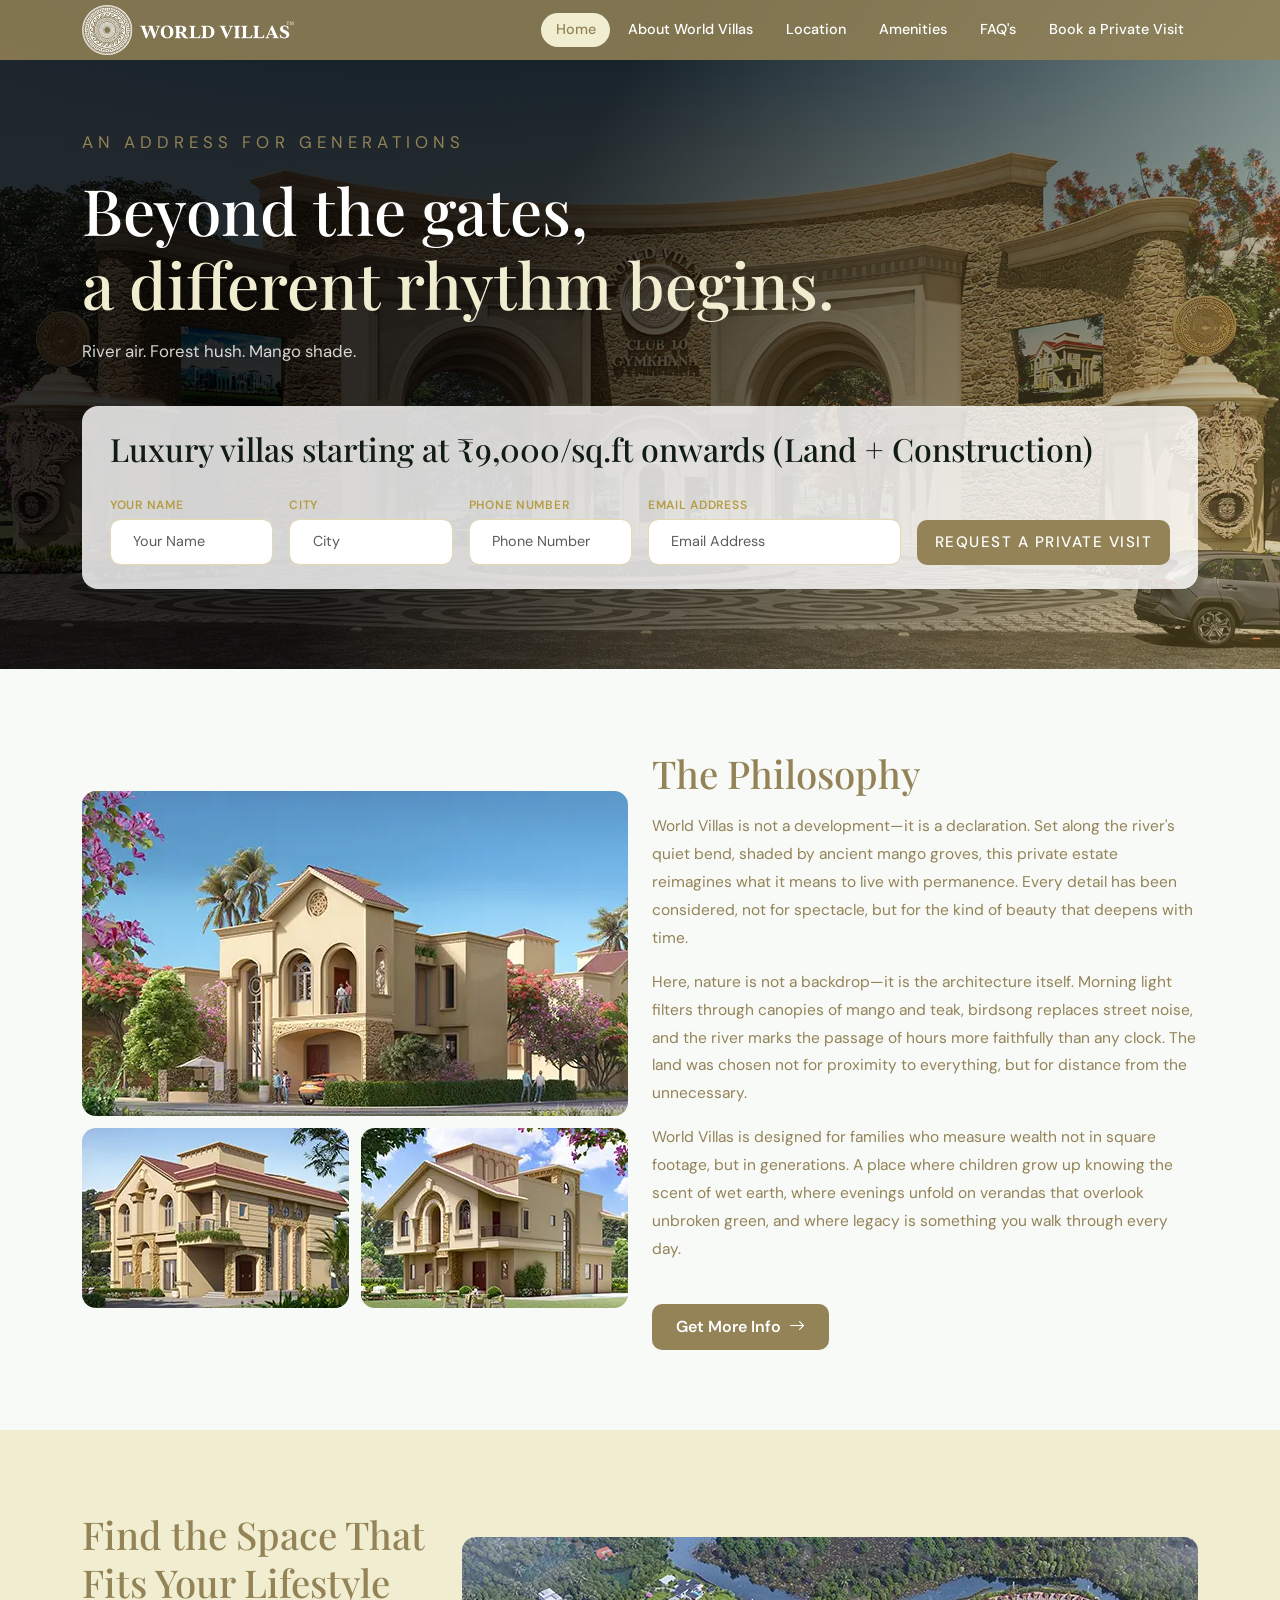
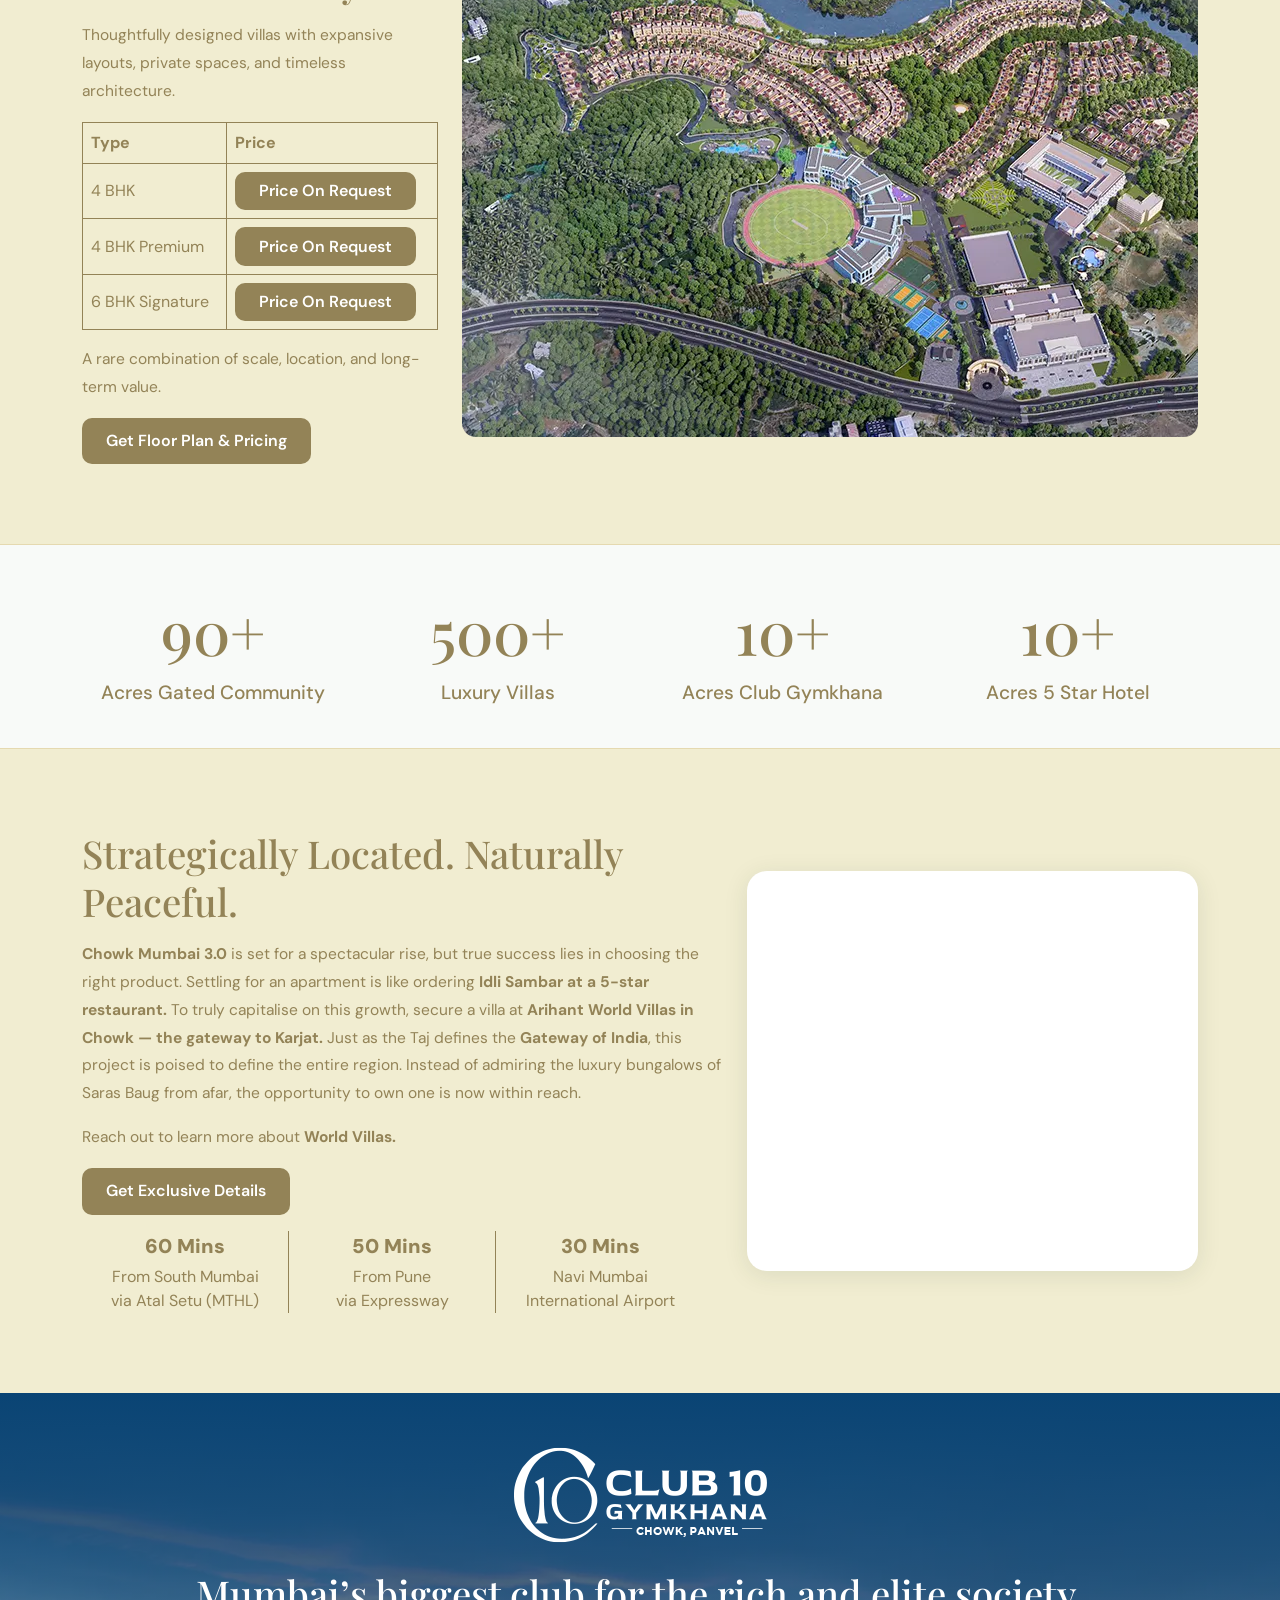
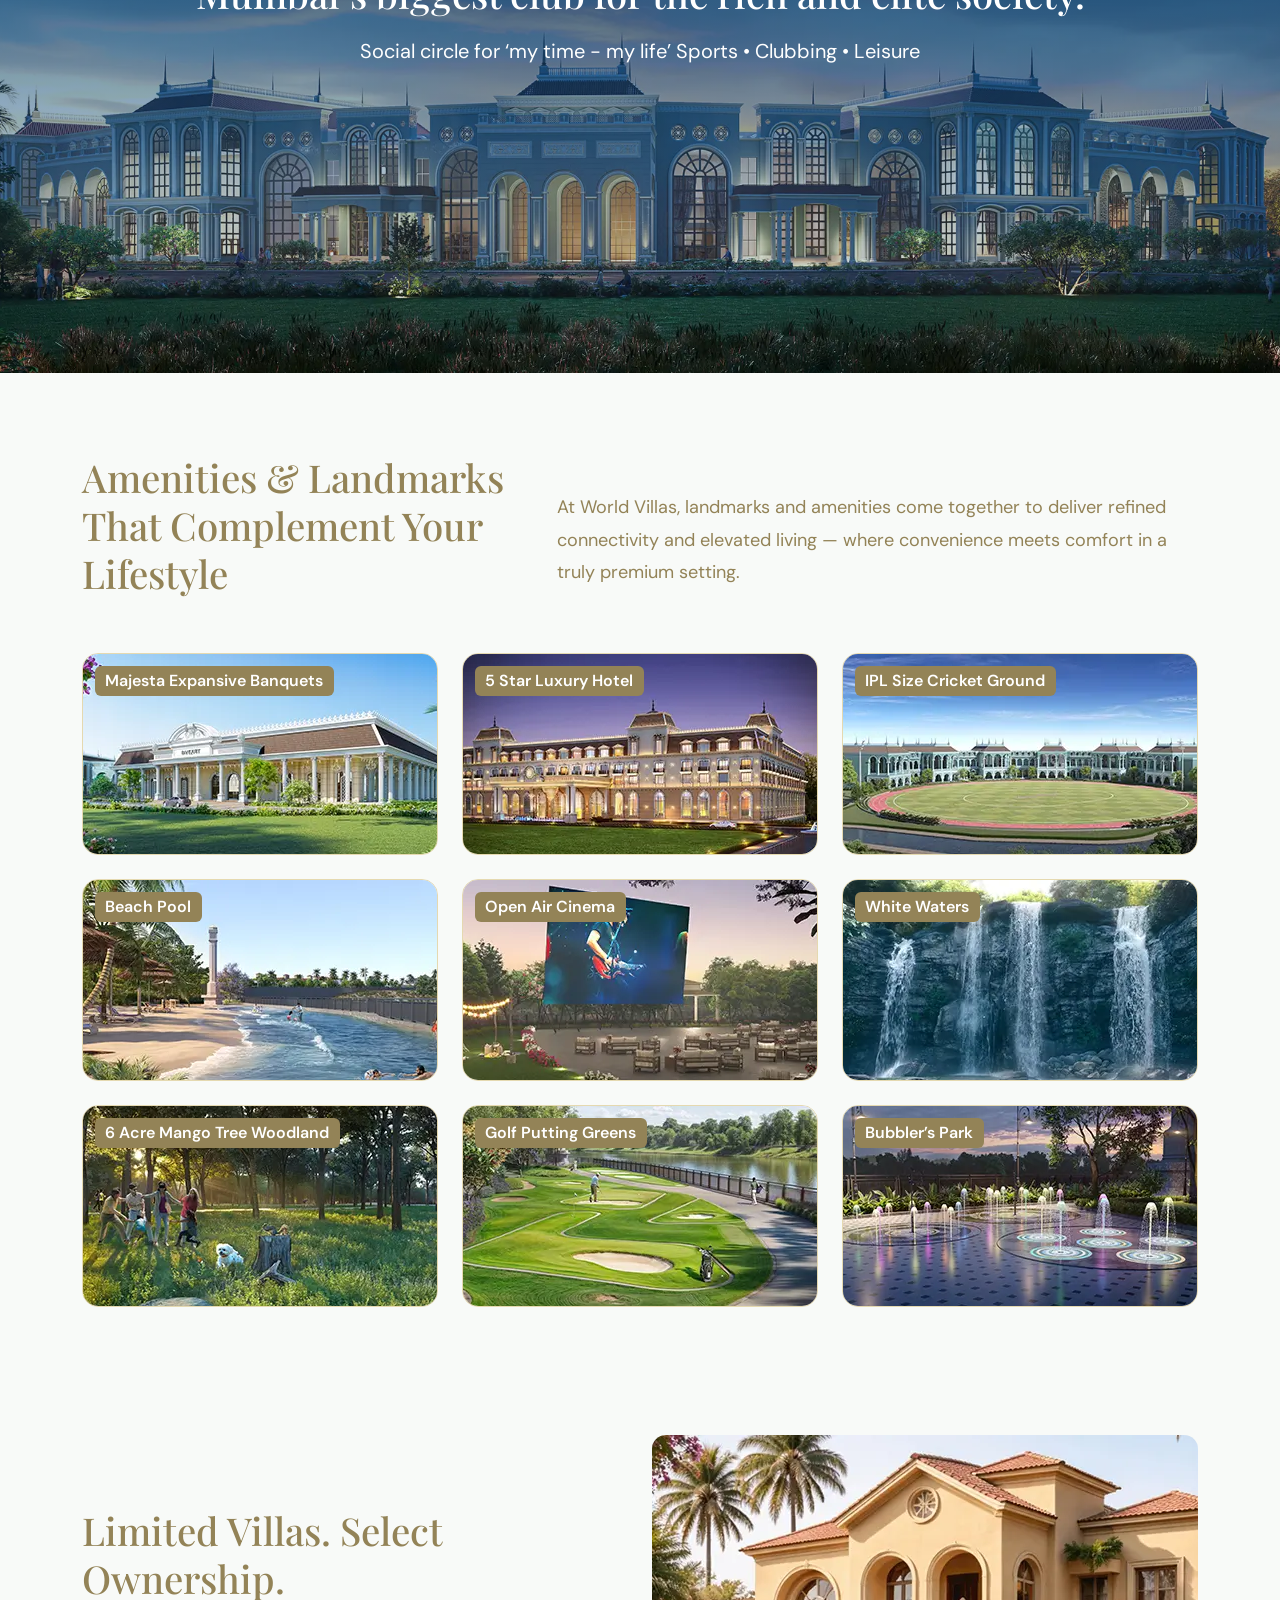
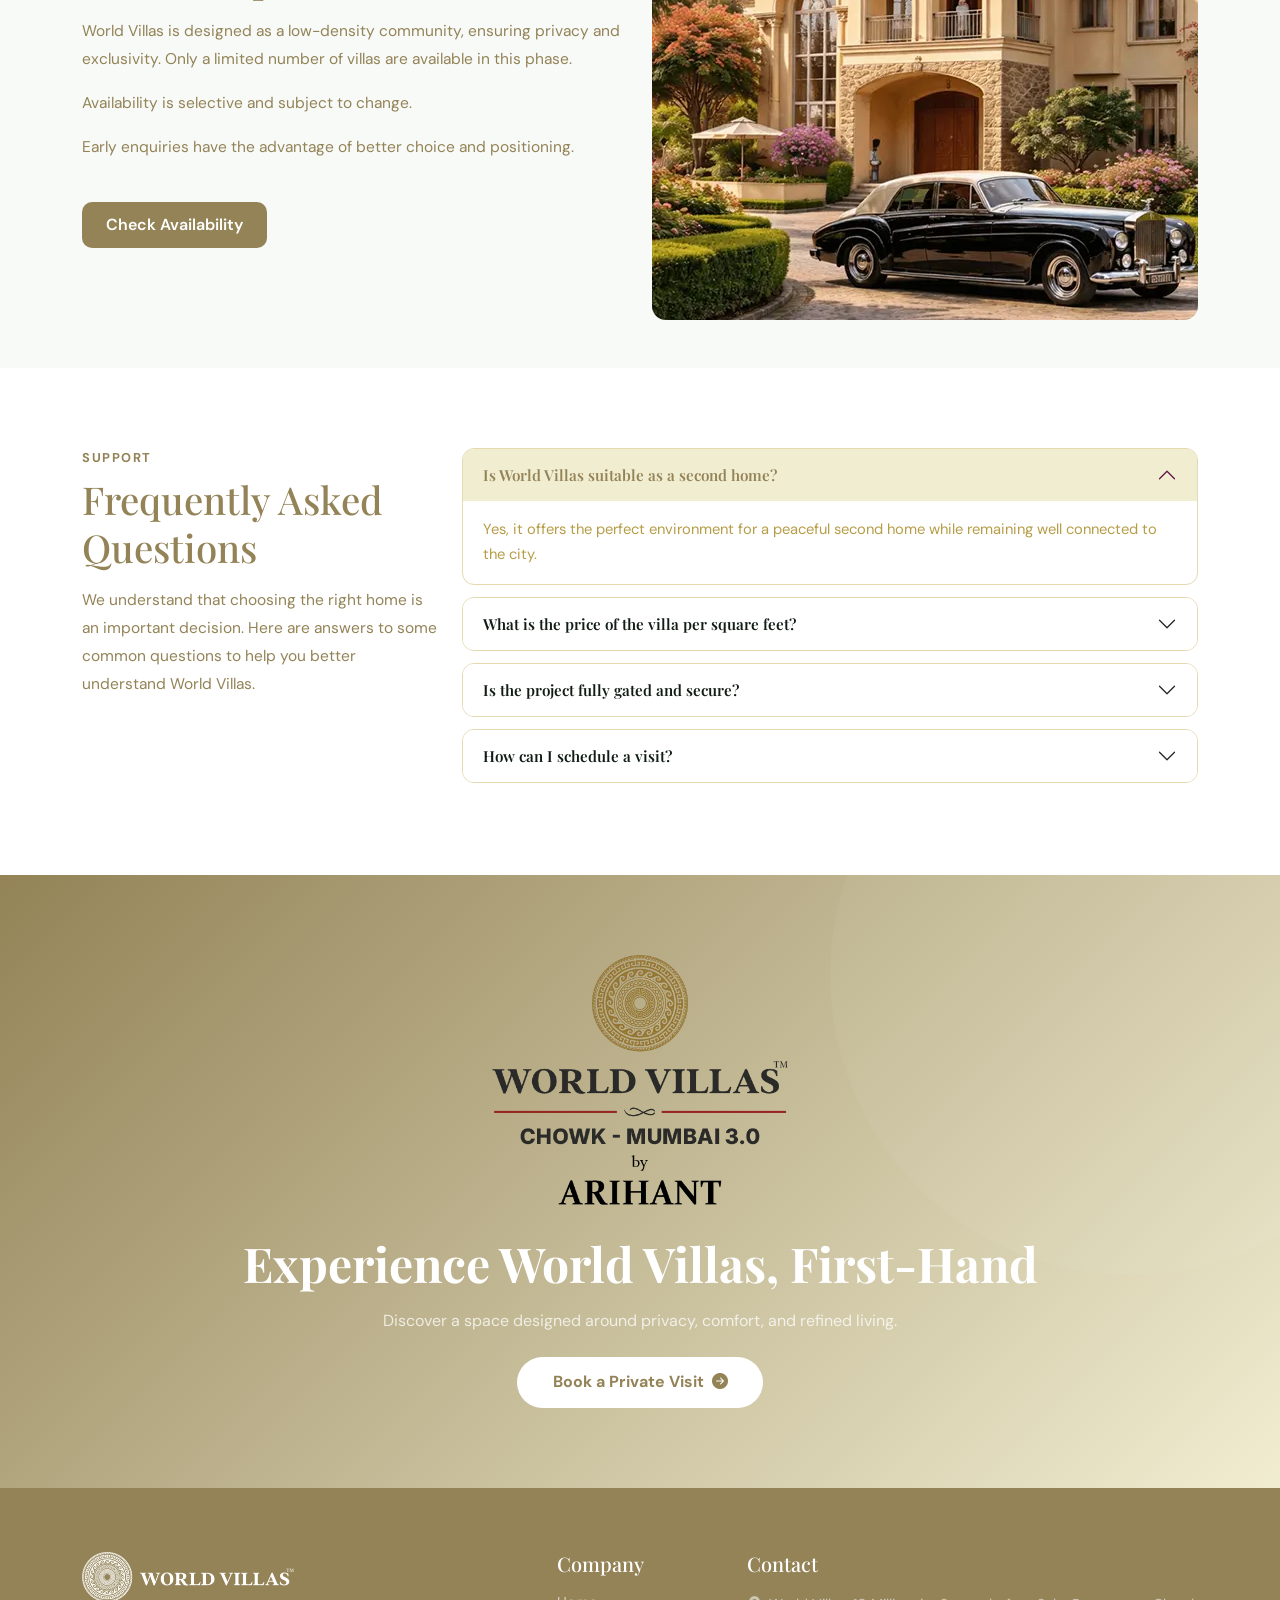
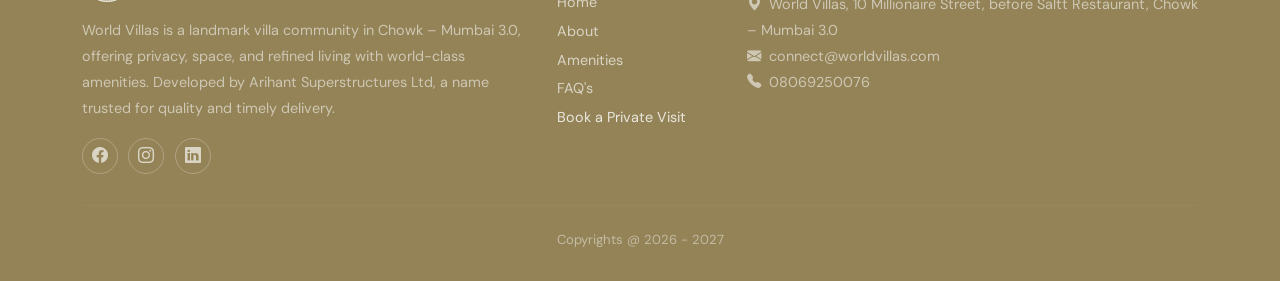
==== index.html @ 70c91745 "Add files via upload" ====
<!DOCTYPE html>
<html lang="en">
<head>
  <meta charset="UTF-8" />
  <meta name="viewport" content="width=device-width, initial-scale=1.0"/>
  <title>World Villas</title>
  <link rel="apple-touch-icon" sizes="180x180" href="image/favicon/apple-touch-icon.png">
  <link rel="icon" type="image/png" sizes="32x32" href="image/favicon/favicon-32x32.png">
  <link rel="icon" type="image/png" sizes="16x16" href="image/favicon/favicon-16x16.png">
  <link rel="manifest" href="image/favicon/site.webmanifest">
  <!-- Meta Pixel Code -->
  <script>
  !function(f,b,e,v,n,t,s)
  {if(f.fbq)return;n=f.fbq=function(){n.callMethod?
  n.callMethod.apply(n,arguments):n.queue.push(arguments)};
  if(!f._fbq)f._fbq=n;n.push=n;n.loaded=!0;n.version='2.0';
  n.queue=[];t=b.createElement(e);t.async=!0;
  t.src=v;s=b.getElementsByTagName(e)[0];
  s.parentNode.insertBefore(t,s)}(window, document,'script',
  'https://connect.facebook.net/en_US/fbevents.js');
  fbq('init', '946411637967908');
  fbq('track', 'PageView');
  </script>
  <noscript><img height="1" width="1" style="display:none"
  src="https://www.facebook.com/tr?id=946411637967908&ev=PageView&noscript=1"
  /></noscript>
  <!-- End Meta Pixel Code -->

  <!-- Google Tag Manager -->
  <script>(function(w,d,s,l,i){w[l]=w[l]||[];w[l].push({'gtm.start':
  new Date().getTime(),event:'gtm.js'});var f=d.getElementsByTagName(s)[0],
  j=d.createElement(s),dl=l!='dataLayer'?'&l='+l:'';j.async=true;j.src=
  'https://www.googletagmanager.com/gtm.js?id='+i+dl;f.parentNode.insertBefore(j,f);
  })(window,document,'script','dataLayer','GTM-PF8W9ZGP');</script>
  <!-- End Google Tag Manager -->

  <!-- Bootstrap 5.3 -->
  <link href="css/bootstrap.min.css" rel="stylesheet"/>
  <!-- Bootstrap Icons -->
  <link href="https://cdn.jsdelivr.net/npm/bootstrap-icons@1.11.3/font/bootstrap-icons.min.css" rel="stylesheet"/>
  <!-- Custom Css -->
  <link href="css/style.css" rel="stylesheet"/>
  <!-- Google Fonts -->
  <link href="https://fonts.googleapis.com/css2?family=Playfair+Display:wght@500;700&family=DM+Sans:wght@300;400;500;600&display=swap" rel="stylesheet"/>
</head>
<body>
<!-- Google Tag Manager (noscript) -->
<noscript><iframe src="https://www.googletagmanager.com/ns.html?id=GTM-PF8W9ZGP"
height="0" width="0" style="display:none;visibility:hidden"></iframe></noscript>
<!-- End Google Tag Manager (noscript) -->
<!-- ═══════════════════════ NAVBAR ═══════════════════════ -->
<nav class="navbar navbar-expand-lg">
  <div class="container">
    <a class="navbar-brand" href="#">
      <img src="image/logo.webp" class="logo">
    </a>
    <button class="navbar-toggler border-0" type="button" data-bs-toggle="collapse" data-bs-target="#navMain" style="filter:invert(1);">
      <span class="navbar-toggler-icon"></span>
    </button>
    <div class="collapse navbar-collapse justify-content-end" id="navMain">
      <ul class="navbar-nav align-items-lg-center gap-1">
        <li class="nav-item"><a class="nav-link active" href="#home">Home</a></li>
        <li class="nav-item"><a class="nav-link" href="#about">About World Villas</a></li>
        <li class="nav-item"><a class="nav-link" href="#map">Location</a></li>
        <li class="nav-item"><a class="nav-link" href="#properties">Amenities</a></li>
        <li class="nav-item"><a class="nav-link" href="#map">FAQ's</a></li>
        <li class="nav-item"><a class="nav-link" data-bs-toggle="modal" data-bs-target="#leadModal">Book a Private Visit</a></li>
      </ul>
    </div>
    <!-- <a class="nav-link btn-nav ms-auto" href="#">Login</a> -->
  </div>
</nav>

<!-- ═══════════════════════ HERO ═══════════════════════════ -->
<section class="hero" id="home">
  <div class="container hero-content">
    <div class="row">
      <div class="col-lg-12">
        <!-- Pill tabs -->
        <!-- <ul class="nav hero-tabs gap-3 mb-4 fade-up">
          <li class="nav-item"><a class="nav-link active" href="#">Home</a></li>
          <li class="nav-item"><a class="nav-link active" href="#">Apartments</a></li>
          <li class="nav-item"><a class="nav-link active" href="#">Residential</a></li>
        </ul> -->
        <p class="intro-text">AN ADDRESS FOR GENERATIONS</p>
        <h1 class="fade-up" style="animation-delay:.1s">
          Beyond the gates, <br><em>a different rhythm begins.</em>
        </h1>
        <p class="mt-3 fade-up" style="animation-delay:.2s">
          River air. Forest hush. Mango shade.
        </p>

        <!-- Search card -->
        <!-- <div class="search-card fade-up" style="animation-delay:.3s">
          <div class="row g-3 align-items-end">
            <div class="col-md-12">
              <h2>Step Into Your Private World</h2>
            </div>
            <div class="col-md-2 col-12">
              <label>Your Name</label>
              <input class="form-control" type="text" placeholder="Your Name">
            </div>
            <div class="col-md-2 col-12">
              <label>City</label>
              <input class="form-control" type="text" placeholder="City">
            </div>
            <div class="col-md-2 col-12">
              <label>Phone Number</label>
              <input class="form-control" type="text" placeholder="Phone Number">
            </div>
            <div class="col-md-3 col-12">
              <label>Email Address</label>
              <input class="form-control" type="text" placeholder="Email Address">
            </div>
            <div class="col-md-3 col-12 d-flex">
              <button class="btn-search w-100 justify-content-center">
                Request A Private Visit
              </button>
            </div>
          </div>
        </div> -->
        <form action="https://api.web3forms.com/submit" method="POST">
          <!-- Web3Forms Key -->
          <input type="hidden" name="access_key" value="5745cb67-662c-40c2-b160-0d0565ea4385">
          <input type="hidden" name="subject" value="New Private Visit Request — World Villas">
          <input type="hidden" name="from_name" value="World Villas Website">
          <input type="hidden" name="redirect" value="https://www.worldvillas.co.in/thankyou.html">
	<input type="hidden" name="utm_source">	
	<input type="hidden" name="utm_medium">
	<input type="hidden" name="utm_campaign">
	<input type="hidden" name="utm_content">
	<input type="hidden" name="utm_term">
	<input type="hidden" name="gclid">
          <div class="search-card fade-up" style="animation-delay:.3s">
            <div class="row g-3 align-items-end">
              <div class="col-md-12">
                <h2>Luxury villas starting at ₹9,000/sq.ft onwards (Land + Construction)</h2>
              </div>

              <div class="col-md-2 col-12">
                <label>Your Name</label>
                <input
                  class="form-control"
                  type="text"
                  name="name"
                  placeholder="Your Name"
                  required
                >
              </div>

              <div class="col-md-2 col-12">
                <label>City</label>
                <input
                  class="form-control"
                  type="text"
                  name="city"
                  placeholder="City"
                  required
                >
              </div>

              <div class="col-md-2 col-12">
                <label>Phone Number</label>
                <input
                  class="form-control"
                  type="tel"
                  id="phone"
                  name="phone"
                  placeholder="Phone Number"
                  maxlength="10"
                  pattern="[6-9][0-9]{9}"
                  inputmode="numeric"
                  required
                >
              </div>

              <div class="col-md-3 col-12">
                <label>Email Address</label>
                <input
                  class="form-control"
                  type="email"
                  name="email"
                  placeholder="Email Address"
                  required
                >
              </div>

              <div class="col-md-3 col-12 d-flex">
                <button
                  type="submit"
                  class="btn-search w-100 justify-content-center"
                >
                  Request A Private Visit
                </button>
              </div>
            </div>
          </div>
        </form>
      </div>
    </div>
  </div>
</section>

<!-- ═══════════════════════ ABOUT / PRIMARY HOME ══════════ -->
<section id="about">
  <div class="container">
    <div class="row align-items-center">
      <!-- Image grid -->
      <div class="col-lg-6 fade-up">
        <div class="feat-img-grid">
          <img src="image/about-1.webp" alt="Modern home">
          <img src="image/about-2.webp" alt="Interior">
          <img src="image/about-3.webp" alt="Architecture">
        </div>
        <!-- Price badge floating -->
        <!-- <div class="price-badge mt-3 d-inline-flex flex-column">
          <span style="font-size:.78rem;opacity:.7;text-transform:uppercase;letter-spacing:.08em;">Price starts at</span>
          <span class="price">$234k</span>
          <span style="font-size:.78rem;opacity:.7;margin-top:.2rem;">We connect buyers and sellers.</span>
          <a href="#properties" class="btn btn-sm btn-outline-light mt-2 rounded-pill px-3" style="font-size:.8rem;">Details →</a>
        </div> -->
      </div>

      <!-- Text -->
      <div class="col-lg-6 fade-up" style="animation-delay:.15s">
        <h2 class="section-title">The Philosophy</h2>
        <p class="section-body mt-3">World Villas is not a development—it is a declaration. Set along the river's quiet bend, shaded by ancient mango groves, this private estate reimagines what it means to live with permanence. Every detail has been considered, not for spectacle, but for the kind of beauty that deepens with time.</p>
        <p class="section-body mt-3">Here, nature is not a backdrop—it is the architecture itself. Morning light filters through canopies of mango and teak, birdsong replaces street noise, and the river marks the passage of hours more faithfully than any clock. The land was chosen not for proximity to everything, but for distance from the unnecessary.</p>
        <p class="section-body mt-3">World Villas is designed for families who measure wealth not in square footage, but in generations. A place where children grow up knowing the scent of wet earth, where evenings unfold on verandas that overlook unbroken green, and where legacy is something you walk through every day.</p>
        <a data-bs-toggle="modal" data-bs-target="#leadModal" class="btn-primary-green mt-4 text-decoration-none">
          Get More Info <i class="bi bi-arrow-right"></i>
        </a>
      </div>
    </div>
  </div>
</section>

<!-- ═══════════════════════ PRICING / FLOOR PLAN ════════════════════ -->
<section class="map-section pricing" id="pricing">
  <div class="container">
    <div class="row align-items-center">
      <div class="col-lg-4 fade-up">
        <h2 class="section-title">Find the Space That Fits Your Lifestyle</h2>
        <p class="section-body mt-3">
          Thoughtfully designed villas with expansive layouts, private spaces, and timeless architecture.
        </p>
        <table class="table table-bordered">
          <thead>
            <tr>
              <th scope="col">Type</th>
              <th scope="col">Price</th>
            </tr>
          </thead>
          <tbody>
            <tr>
              <td>4 BHK</td>
              <td>
                <a data-bs-toggle="modal" data-bs-target="#leadModal" class="btn-primary-green text-decoration-none">
                  Price On Request
                </a>
              </td>
            </tr>
            <tr>
              <td>4 BHK Premium</td>
              <td>
                <a data-bs-toggle="modal" data-bs-target="#leadModal" class="btn-primary-green text-decoration-none">
                  Price On Request
                </a>
              </td>
            </tr>
            <tr>
              <td>6 BHK Signature</td>
              <td>
                <a data-bs-toggle="modal" data-bs-target="#leadModal" class="btn-primary-green text-decoration-none">
                  Price On Request
                </a>
              </td>
            </tr>
          </tbody>
        </table>
        <p class="section-body">A rare combination of scale, location, and long-term value.</p>
        <a data-bs-toggle="modal" data-bs-target="#leadModal" class="btn-primary-green text-decoration-none">
          Get Floor Plan & Pricing
        </a>
      </div>
      <div class="col-lg-8 fade-up" style="animation-delay:.15s">
        <div class="img-card">
          <img src="image/pricing-image.webp" alt="Modern home">
        </div>
      </div>
    </div>
  </div>
</section>

<!-- ═══════════════════════ STATS BAR ══════════════════════ -->
<div class="stats-bar">
  <div class="container">
    <div class="row text-center g-4">
      <div class="col-6 col-md-3 stat-item fade-up">
        <div class="num" data-target="90">0</div>
        <div class="lbl">Acres Gated Community</div>
      </div>
      <div class="col-6 col-md-3 stat-item fade-up" style="animation-delay:.1s">
        <div class="num" data-target="500">0</div>
        <div class="lbl">Luxury Villas</div>
      </div>
      <div class="col-6 col-md-3 stat-item fade-up" style="animation-delay:.2s">
        <div class="num" data-target="10">0</div>
        <div class="lbl">Acres Club Gymkhana</div>
      </div>
      <div class="col-6 col-md-3 stat-item fade-up" style="animation-delay:.3s">
        <div class="num" data-target="10">0</div>
        <div class="lbl">Acres 5 Star Hotel</div>
      </div>
    </div>
  </div>
</div>

<!-- ═══════════════════════ MAP SECTION ════════════════════ -->
<section class="map-section" id="map">
  <div class="container">
    <div class="row align-items-center">
      <div class="col-lg-7 fade-up">
        <h2 class="section-title">Strategically Located. Naturally Peaceful.</h2>
        <p class="section-body mt-3">
          <b>Chowk Mumbai 3.0</b> is set for a spectacular rise, but true success lies in choosing the right product. Settling for an apartment is like ordering <b>Idli Sambar at a 5-star restaurant.</b> To truly capitalise on this growth, secure a villa at <b>Arihant World Villas in Chowk — the gateway to Karjat.</b> Just as the Taj defines the <b>Gateway of India</b>, this project is poised to define the entire region. Instead of admiring the luxury bungalows of Saras Baug from afar, the opportunity to own one is now within reach.
        </p>
        <p class="section-body mt-1">Reach out to learn more about <b>World Villas.</b></p>
        <a data-bs-toggle="modal" data-bs-target="#leadModal" class="btn-primary-green text-decoration-none">
          Get Exclusive Details
        </a>
        <ul class="map-stats mt-3">
          <li>60 Mins <p>From South Mumbai <br><span>via Atal Setu (MTHL)</span></p></li>
          <li>50 Mins <p>From Pune <br><span>via Expressway</span></p></li>
          <li>30 Mins <p>Navi Mumbai <br><span>International Airport</span></p></li>
        </ul>
        <!-- <a href="#properties" class="btn-primary-green mt-4 text-decoration-none">
          <i class="bi bi-geo-alt-fill"></i> Find Nearest Properties
        </a> -->
      </div>
      <div class="col-lg-5 fade-up" style="animation-delay:.15s">
        <div class="map-card">
          <iframe src="https://www.google.com/maps/embed?pb=!1m18!1m12!1m3!1d3774.690534681531!2d73.2630728!3d18.900805200000004!2m3!1f0!2f0!3f0!3m2!1i1024!2i768!4f13.1!3m3!1m2!1s0x3be7e58340b570eb%3A0x53ac8301eea01f70!2sArihant%20World%20Villas!5e0!3m2!1sen!2sin!4v1776164386066!5m2!1sen!2sin" allowfullscreen="" loading="lazy" referrerpolicy="no-referrer-when-downgrade"></iframe>
        </div>
      </div>
    </div>
  </div>
</section>

<!-- ═══════════════════════ club 10 ═════════════════════ -->
<section id="club-10" style="background-image: url(image/club-10-bg.webp);">
  <div class="container">
    <img src="image/c10-logo.png">
    <h2 class="section-title">Mumbai’s biggest club for the rich and elite society.</h2>
    <p class="section-body mt-3">Social circle for ‘my time - my life’ Sports • Clubbing • Leisure</p>
  </div>
</section>

<!-- ═══════════════════════ PROPERTIES ═════════════════════ -->
<section id="properties">
  <div class="container">
    <div class="row align-items-end mb-5">
      <div class="col-lg-5 fade-up">
        <h2 class="section-title">Amenities & Landmarks That Complement Your Lifestyle</h2>
      </div>
      <div class="col-lg-7 fade-up" style="animation-delay:.1s">
        <p class="section-body">
          At World Villas, landmarks and amenities come together to deliver refined connectivity and elevated living — where convenience meets comfort in a truly premium setting.
        </p>
      </div>
    </div>

    <div class="row g-4" id="propGrid">
      <!-- Cards injected by JS -->
    </div>
  </div>
</section>


<!-- ═══════════════════════ lIMITED VILLAS ══════════ -->
<section id="limited" class="limited">
  <div class="container">
    <div class="row align-items-center">

      <!-- Text -->
      <div class="col-lg-6 fade-up" style="animation-delay:.15s">
        <h2 class="section-title">Limited Villas. Select Ownership.</h2>
        <p class="section-body mt-3">World Villas is designed as a low-density community, ensuring privacy and exclusivity. Only a limited number of villas are available in this phase.</p>
        <p class="section-body">Availability is selective and subject to change.</p>
        <p class="section-body">Early enquiries have the advantage of better choice and positioning.</p>
        <a data-bs-toggle="modal" data-bs-target="#leadModal" class="btn-primary-green mt-4 text-decoration-none">
          Check Availability
        </a>
      </div>

      <!-- Image grid -->
      <div class="col-lg-6 fade-up">
        <div class="img-card">
          <img src="image/limited-villas.webp" alt="Modern home">
        </div>
      </div>
    </div>
  </div>
</section>
<!-- ═══════════════════════ FAQ ═════════════════════════════ -->
<section class="faq-section" id="faq">
  <div class="container">
    <div class="row align-items-start">
      <div class="col-lg-4 fade-up">
        <p class="section-label">Support</p>
        <h2 class="section-title">Frequently Asked Questions</h2>
        <p class="section-body mt-3">
          We understand that choosing the right home is an important decision. Here are answers to some common questions to help you better understand World Villas.
        </p>
      </div>
      <div class="col-lg-8 fade-up" style="animation-delay:.15s">
        <div class="accordion" id="faqAccordion">
          <div class="accordion-item">
            <h2 class="accordion-header">
              <button class="accordion-button" type="button" data-bs-toggle="collapse" data-bs-target="#faq1">
                Is World Villas suitable as a second home?
              </button>
            </h2>
            <div id="faq1" class="accordion-collapse collapse show" data-bs-parent="#faqAccordion">
              <div class="accordion-body">
                Yes, it offers the perfect environment for a peaceful second home while remaining well connected to the city.
              </div>
            </div>
          </div>
          <div class="accordion-item">
            <h2 class="accordion-header">
              <button class="accordion-button collapsed" type="button" data-bs-toggle="collapse" data-bs-target="#faq2">
                What is the price of the villa per square feet?
              </button>
            </h2>
            <div id="faq2" class="accordion-collapse collapse" data-bs-parent="#faqAccordion">
              <div class="accordion-body">
                The villa is priced at ₹ 9,000 per sq. ft., offering excellent value for money compared to higher-priced competitors, especially with the added advantage of a premium luxury township experience.
              </div>
            </div>
          </div>
          <div class="accordion-item">
            <h2 class="accordion-header">
              <button class="accordion-button collapsed" type="button" data-bs-toggle="collapse" data-bs-target="#faq3">
                Is the project fully gated and secure?
              </button>
            </h2>
            <div id="faq3" class="accordion-collapse collapse" data-bs-parent="#faqAccordion">
              <div class="accordion-body">
                Yes, it is a gated community with 24/7 security and controlled access.
              </div>
            </div>
          </div>
          <div class="accordion-item">
            <h2 class="accordion-header">
              <button class="accordion-button collapsed" type="button" data-bs-toggle="collapse" data-bs-target="#faq4">
                How can I schedule a visit?
              </button>
            </h2>
            <div id="faq4" class="accordion-collapse collapse" data-bs-parent="#faqAccordion">
              <div class="accordion-body">
                 Private site visits can be arranged by submitting your details below.
              </div>
            </div>
          </div>
        </div>
      </div>
    </div>
  </div>
</section>



<!-- ═══════════════════════ CTA BANNER ═════════════════════ -->
<section class="cta-banner text-center">
  <div class="container position-relative fade-up">
    <img src="image/wv-logo.webp">
    <h2>Experience World Villas, First-Hand</h2>
    <p class="mt-3 mb-4">
      Discover a space designed around privacy, comfort, and refined living.
    </p>
    <a data-bs-toggle="modal" data-bs-target="#leadModal" class="btn-cta text-decoration-none">
      Book a Private Visit <i class="bi bi-arrow-right-circle-fill"></i>
    </a>
  </div>
</section>

<!-- ═══════════════════════ NATURE STRIP ═══════════════════ -->
<!-- <section style="background:var(--gold-dark);padding:4rem 0;">
  <div class="container">
    <div class="row align-items-center g-4">
      <div class="col-lg-6 fade-up">
        <h2 class="display-font" style="color:#fff;font-size:clamp(1.6rem,3vw,2.4rem);">
          Discover Nature Wonders<br>with Expert Guidance
        </h2>
      </div>
      <div class="col-lg-6 fade-up" style="animation-delay:.1s">
        <p style="color:rgba(255,255,255,.7);line-height:1.8;">
          We connect buyers and sellers through a trusted platform with verified properties,
          transparent deals, and expert guidance—supporting you at every step of your journey
          into a greener, more connected lifestyle.
        </p>
      </div>
    </div>
  </div>
</section> -->

<!-- ═══════════════════════ FOOTER ══════════════════════════ -->
<footer id="contact">
  <div class="container">
    <div class="row mb-4">
      <div class="col-lg-5">
        <div class="footer-brand mb-3">
          <img src="image/logo.webp" class="logo">
        </div>
        <p style="color:rgba(255,255,255,.55);font-size:.9rem;line-height:1.8;">
          World Villas is a landmark villa community in Chowk – Mumbai 3.0, offering privacy, space, and refined living with world-class amenities. Developed by Arihant Superstructures Ltd, a name trusted for quality and timely delivery.
        </p>
        <div class="mt-3">
          <a href="https://www.facebook.com/profile.php?id=100091756993900" class="social-icon" target="_blank"><i class="bi bi-facebook"></i></a>
          <a href="https://www.instagram.com/worldvillas_official/" class="social-icon" target="_blank"><i class="bi bi-instagram"></i></a>
          <a href="https://in.linkedin.com/company/world-villas" class="social-icon" target="_blank"><i class="bi bi-linkedin"></i></a>
        </div>
      </div>
      <div class="col-6 col-lg-2">
        <h5>Company</h5>
        <a href="#home">Home</a>
        <a href="#about">About</a>
        <a href="#properties">Amenities</a>
        <a href="#faq">FAQ's</a>
        <a data-bs-toggle="modal" data-bs-target="#leadModal">Book a Private Visit</a>
      </div>
      <!-- <div class="col-6 col-lg-2">
        <h5>Help</h5>
        <a href="#">FAQ</a><a href="#">Blog</a>
        <a href="#">How it Works</a><a href="#">Privacy Policy</a>
      </div> -->
      <div class="col-lg-5">
        <h5>Contact</h5>
        <p style="color:rgba(255,255,255,.55);font-size:.9rem;line-height:1.8;">
          <i class="bi bi-geo-alt-fill me-2" style="color:var(--green-accent);"></i>World Villas, 10 Millionaire Street, before Saltt Restaurant, Chowk – Mumbai 3.0<br>
          <i class="bi bi-envelope-fill me-2" style="color:var(--green-accent);"></i>connect@worldvillas.com<br>
          <i class="bi bi-telephone-fill me-2" style="color:var(--green-accent);"></i>08069250076
        </p>
      </div>
    </div>
    <hr class="footer-divider">
    <div class="d-flex flex-wrap justify-content-center align-items-center footer-bottom py-2">
      <span>Copyrights @ 2026 - 2027</span>
      <!-- <div class="d-flex gap-3 mt-2 mt-md-0">
        <a href="#" style="color:rgba(255,255,255,.45);font-size:.82rem;text-decoration:none;">Terms &amp; Conditions</a>
        <a href="#" style="color:rgba(255,255,255,.45);font-size:.82rem;text-decoration:none;">Privacy Policy</a>
      </div> -->
    </div>
  </div>
</footer>
<div class="modal fade" id="leadModal" tabindex="-1" aria-labelledby="leadModalLabel" aria-hidden="true">
  <div class="modal-dialog modal-dialog-centered modal-md">
    <div class="modal-content border-0 rounded-4">
      <div class="modal-header border-0">
        <h5 class="modal-title" id="leadModalLabel">
          Get private pricing details
        </h5>
        <button
          type="button"
          class="btn-close"
          data-bs-dismiss="modal"
          aria-label="Close"
        ></button>
      </div>

      <div class="modal-body">
        <form action="https://api.web3forms.com/submit" method="POST">
          <input type="hidden" name="access_key" value="f0e04ece-0f67-48de-bf88-4fa90ffdd2a4">
          <input type="hidden" name="subject" value="New Private Visit Request — World Villas">
          <input type="hidden" name="from_name" value="World Villas Website">
          <input type="hidden" name="redirect" value="https://www.worldvillas.co.in/thankyou.html">
	<input type="hidden" name="utm_source">	
	<input type="hidden" name="utm_medium">
	<input type="hidden" name="utm_campaign">
	<input type="hidden" name="utm_content">
	<input type="hidden" name="utm_term">
	<input type="hidden" name="gclid">
          <div class="row g-3">
            <div class="col-12">
              <label>Your Name</label>
              <input
                class="form-control"
                type="text"
                name="name"
                placeholder="Your Name"
                required
              >
            </div>

            <div class="col-12">
              <label>City</label>
              <input
                class="form-control"
                type="text"
                name="city"
                placeholder="City"
                required
              >
            </div>

            <div class="col-12">
              <label>Phone Number</label>
              <input
                class="form-control"
                type="tel"
                id="modalPhone"
                name="phone"
                placeholder="Phone Number"
                maxlength="10"
                pattern="[6-9][0-9]{9}"
                required
              >
            </div>

            <div class="col-12">
              <label>Email Address</label>
              <input
                class="form-control"
                type="email"
                name="email"
                placeholder="Email Address"
                required
              >
            </div>

            <div class="col-12">
              <button
                type="submit"
                class="btn btn-dark w-100 py-3"
              >
                Request A Private Visit
              </button>
            </div>
          </div>
        </form>
      </div>
    </div>
  </div>
</div>
<!-- Bootstrap JS -->
<script src="https://cdn.jsdelivr.net/npm/bootstrap@5.3.3/dist/js/bootstrap.bundle.min.js"></script>

<script>
/* ── Property data ─────────────────────────────────────────── */
const properties = [
  { img:'image/am-1.webp', beds:4, baths:2, sqft:950, title:'Majesta Expansive Banquets', price:'$533,367', type:'Majesta Expansive Banquets' },
  { img:'image/am-6.webp', beds:6, baths:4, sqft:1400, title:'5 Star Luxury Hotel', price:'$533,367', type:'5 Star Luxury Hotel' },
  { img:'image/am-3.webp', beds:5, baths:3, sqft:1200, title:'IPL Size Cricket Ground', price:'$533,367', type:'IPL Size Cricket Ground' },
  { img:'image/am-2.webp', beds:3, baths:2, sqft:820, title:'Beach Pool', price:'$533,367', type:'Beach Pool' },
  { img:'image/am-4.webp', beds:3, baths:2, sqft:780, title:'Open Air Cinema', price:'$533,367', type:'Open Air Cinema' },
  { img:'image/am-5.webp', beds:4, baths:3, sqft:1050, title:'White Waters', price:'$533,367', type:'White Waters' },
  { img:'image/am-7.webp', beds:3, baths:2, sqft:820, title:'6 Acre Mango Tree Woodland', price:'$533,367', type:'6 Acre Mango Tree Woodland' },
  { img:'image/am-8.webp', beds:3, baths:2, sqft:780, title:'Golf Putting Greens', price:'$533,367', type:'Golf Putting Greens' },
  { img:'image/am-9.webp', beds:4, baths:3, sqft:1050, title:'Bubbler’s Park', price:'$533,367', type:'Bubbler’s Park' },
];

const propGrid = document.getElementById('propGrid');
properties.forEach((p, i) => {
  const col = document.createElement('div');
  col.className = 'col-md-6 col-lg-4 fade-up';
  col.style.animationDelay = (i * 0.08) + 's';
  col.innerHTML = `
    <div class="prop-card h-100">
      <div class="position-relative overflow-hidden">
        <img src="${p.img}" alt="${p.title}">
        <span class="badge-type">${p.type}</span>
      </div>
    </div>`;
  propGrid.appendChild(col);
});

/* ── Testimonial data ──────────────────────────────────────── */
const testimonials = [
  { img:'https://images.unsplash.com/photo-1507003211169-0a1dd7228f2d?w=200&q=80', name:'Marcus Reid', role:'Home Buyer', text:'An excellent real estate platform with verified listings and complete transparency. The team guided us professionally from start to finish, making the entire buying process smooth and stress-free.' },
  { img:'https://images.unsplash.com/photo-1494790108377-be9c29b29330?w=200&q=80', name:'Priya Mehta', role:'Property Investor', text:'EstatePrime helped me find my ideal investment property within weeks. The data, listings, and support team are top-notch. Highly recommend for anyone serious about real estate.' },
  { img:'https://images.unsplash.com/photo-1580489944761-15a19d654956?w=200&q=80', name:'Samantha Reeves', role:'First-time Buyer', text:'I was nervous about buying my first home, but EstatePrime made it incredibly straightforward. Their transparent process and expert advisors gave me complete confidence throughout.' },
];



/* ── Scroll fade-in ────────────────────────────────────────── */
const observer = new IntersectionObserver(entries => {
  entries.forEach(e => { if(e.isIntersecting) e.target.classList.add('visible'); });
}, { threshold: 0.12 });
document.querySelectorAll('.fade-up').forEach(el => observer.observe(el));

/* ── Counter animation ─────────────────────────────────────── */
const countObserver = new IntersectionObserver(entries => {
  entries.forEach(e => {
    if (!e.isIntersecting || e.target.dataset.counted) return;
    e.target.dataset.counted = '1';
    const target = +e.target.dataset.target;
    const suffix = target >= 1000 ? '+' : '+';
    let start = 0;
    const step = target / 60;
    const interval = setInterval(() => {
      start = Math.min(start + step, target);
      e.target.textContent = Math.floor(start).toLocaleString() + suffix;
      if (start >= target) clearInterval(interval);
    }, 16);
  });
}, { threshold: 0.5 });
document.querySelectorAll('.stat-item .num').forEach(el => countObserver.observe(el));

/* ── Filter chips toggle ────────────────────────────────────── */
document.querySelectorAll('.filter-chips .chip').forEach(chip => {
  chip.addEventListener('click', function() {
    document.querySelectorAll('.filter-chips .chip').forEach(c => c.classList.remove('active'));
    this.classList.add('active');
  });
});
</script>
<script>
document.getElementById("phone").addEventListener("input", function () {
  this.value = this.value.replace(/\D/g, "").slice(0, 10);
});
</script>
<script>
window.addEventListener("load", function () {
  setTimeout(function () {
    var leadModal = new bootstrap.Modal(
      document.getElementById("leadModal")
    );
    leadModal.show();
  }, 3000);
});

document.getElementById("modalPhone").addEventListener("input", function () {
  this.value = this.value.replace(/\D/g, "").slice(0, 10);
});
</script>
</body>
</html>
---- css/style.css ----
:root {
     --white: #ffffff;
     --gold-dark: #938357;
     --gold-light: #f1edd1;
     --lime: #b7e4c7;
     --off-white: #f8faf8;
     --text-dark: #111c15;
     --text-muted: #b69c46;
     --card-bg: #ffffff;
     --border: #e5d9b0;
     --shadow: 0 4px 24px rgba(26,60,43,.10);
}
 *{
    box-sizing:border-box;
}
 html{
    scroll-behavior:smooth;
}
 body{
     font-family:'DM Sans',sans-serif;
     color:var(--text-dark);
     background:var(--off-white);
     overflow-x:hidden;
}
 h1,h2,h3,.display-font{
    font-family: "Playfair Display", serif;
}
a {
   cursor: pointer;
}
/* ─── NAVBAR ─────────────────────────────────────────── */
.navbar {
    backdrop-filter: blur(12px);
    padding: 0;
    position: fixed;
    top: 0;
    right: 0;
    left: 0;
    z-index: 1030;
        background: rgba(147, 131, 87, 0.8588235294);
}
 .navbar-brand{
    font-family: "Playfair Display", serif;
    font-size:1.4rem;
    color:var(--white)!important;
    font-weight:700;
}
 .navbar-brand span{
    color:var(--gold-light);
}
 .navbar-brand .logo {
   height: 50px;
   filter: brightness(0) invert(1);
}
 .nav-link{
    color:var(--white)!important;
    font-weight:500;
    font-size:.9rem;
    padding:.4rem .9rem!important;
    border-radius:50px;
    transition:background .2s,color .2s;
}
 .nav-link:hover,.nav-link.active{
    background: var(--gold-light);
    color:var(--gold-dark)!important;
}
 .btn-nav{
    background:var(--gold-dark);
    color:#fff!important;
    border-radius:8px;
    padding:.45rem 1.2rem!important;
    font-weight:600;
    transition:background .2s,transform .15s;
}
 .btn-nav:hover{
    background:var(--gold-light);
    transform:translateY(-1px);
}
/* ─── HERO ───────────────────────────────────────────── */
 .hero{
     position:relative;
     min-height:auto;
     background:url('../image/intro-bg.webp') center/cover no-repeat;
     display:flex;
    align-items:center;
    padding: 8rem 0 5rem 0;
}
 .hero::before{
     content:'';
    position:absolute;
    inset:0;
     background:linear-gradient(120deg,rgba(0,0,0,.82) 40%,rgba(182,156,70,.35) 100%);
}
 .hero-content{
    position:relative;
    z-index:2;
}
 .hero .intro-text {
   color: var(--gold-dark);
    text-transform: uppercase;
    letter-spacing: 0.3em;
 }
 .hero h1{
    font-size:clamp(2.4rem,5vw,4rem);
    color:#fff;
    line-height:1.15;
    font-weight:500;
}
 .hero h1 em{
    font-style:normal;
    color:var(--gold-light);
}
 .hero p{
    color:rgba(255,255,255,.82);
    font-size:1.05rem;
    max-width:480px;
    line-height:1.75;
}
/* pill tabs inside hero */
 .hero-tabs .nav-item .nav-link{
     background:rgba(255,255,255,.18);
    border:1px solid rgba(255,255,255,.3);
     color:#fff;
    border-radius:50px;
    font-size:.85rem;
    padding:.35rem 1.1rem;
     transition:.2s;
}
 .hero-tabs .nav-item .nav-link.active, .hero-tabs .nav-item .nav-link:hover{
    background:#fff;
    color:var(--gold-dark);
}
/* search box */
 .search-card{
     background:#ffffffd1;
     border-radius:16px;
     padding:1.5rem 1.75rem;
     box-shadow:var(--shadow);
     margin-top:2.5rem;
}
 .search-card label{
    font-size:.75rem;
    font-weight:600;
    color:var(--text-muted);
    text-transform:uppercase;
    letter-spacing:.06em;
    margin-bottom:.3rem;
}
 .search-card .form-control,.search-card .form-select{
     border:1.5px solid var(--border);
    border-radius:10px;
     font-size:.9rem;
    padding:.7rem 1.4rem;
     transition:border-color .2s;
}
 .search-card .form-control:focus,.search-card .form-select:focus{
    border-color:var(--gold-light);
    box-shadow:none;
}
 .search-divider{
    width:1px;
    background:var(--border);
    margin:0 .5rem;
}
 .btn-search{
    background:var(--gold-dark);
    color:#fff;
    border:none;
    border-radius:10px;
    padding:.7rem 1.4rem;
    font-weight:500;
    text-transform: uppercase;
    font-size:.95rem;
    display:flex;
    align-items:center;
    gap:.5rem;
    white-space:nowrap;
    letter-spacing: 1.5px;
    transition:background .2s,transform .15s;
}
 .btn-search:hover{
    background:var(--gold-dark);
    transform:translateY(-1px);
}
/* filter chips */
 .filter-chips .chip{
     display:inline-block;
    border:1.5px solid var(--border);
     border-radius:50px;
    padding:.28rem .9rem;
    font-size:.82rem;
     cursor:pointer;
    transition:.2s;
    user-select:none;
}
 .filter-chips .chip:hover,.filter-chips .chip.active{
     background:var(--gold-dark);
    color:#fff;
    border-color:var(--gold-dark);
}
/* ─── SECTION GENERIC ─────────────────────────────── */
 section{
    padding:5rem 0;
}
 .section-label{
    font-size:.8rem;
    font-weight:700;
    letter-spacing:.12em;
    text-transform:uppercase;
    color:var(--gold-dark);
    margin-bottom:.5rem;
}
 .section-title{
    font-size:clamp(1.6rem,3vw,2.4rem);
    font-weight:500;
    line-height:1.25;
    color:var(--gold-dark);
}
 .section-body{
    color:var(--gold-dark);
    line-height:1.8;
    font-size:.97rem;
}
/* ─── FEATURE CARDS (Primary home) ────────────────── */
 .feat-img-grid{
    display:grid;
    grid-template-columns:1fr 1fr;
    grid-template-rows:auto auto;
    gap:12px;
}
 .feat-img-grid img{
    width:100%;
    border-radius:14px;
    object-fit:cover;
    height:180px;
    transition:transform .4s;
}
 .feat-img-grid img:first-child{
    grid-column:1/3;
    height:325px;
}
 .feat-img-grid img:hover{
    transform:scale(1.03);
}
 .price-badge{
     background:var(--gold-dark);
    color:#fff;
    border-radius:12px;
     padding:1rem 1.4rem;
    display:inline-block;
}
 .price-badge .price{
    font-size:1.5rem;
    font-weight:700;
    font-family: "Playfair Display", serif;
}
/* ─── STATS ───────────────────────────────────────── */
 .stats-bar{
    background:var(--off-white);
    border-top:1px solid var(--border);
    border-bottom:1px solid var(--border);
    padding:2.5rem 0;
}
 .stat-item .num{
    font-family: "Playfair Display", serif;
    font-size: 3.8rem;
    font-weight: 500;
    color:var(--gold-dark);
}
 .stat-item .lbl{
    font-size:1.2rem;
    color:var(--gold-dark);
    font-weight:500;
    margin-top:.15rem;
}
/* ─── MAP SECTION ─────────────────────────────────── */
 .map-section{
    background:var(--gold-light);
}
.map-section ul.map-stats {
   padding: 0;
   margin: 0;
   list-style-type: none;
}
.map-section ul.map-stats {
   padding: 0;
   margin: 0;
   list-style-type: none;
}
.map-section ul.map-stats {
   padding: 0;
   margin: 0;
   list-style-type: none;
}
.map-section ul.map-stats li {
    display: inline-block;
    text-align: center;
    width: 32.33%;
    font-size: 20px;
    font-weight: 900;
    color: var(--gold-dark);
    border-right: 1px solid var(--gold-dark);
    float: left;
}
.map-section ul.map-stats li:last-child {
   border-right: 0;
}
.map-section ul.map-stats li p {
    font-size: initial;
    font-weight: 400;
    margin: 4px 0 0;
}
 .map-card{
     background:#fff;
    border-radius:20px;
    overflow:hidden;
     box-shadow:var(--shadow);
    min-height:280px;
     display:flex;
    align-items:center;
    justify-content:center;
     position:relative;
}
 .map-card iframe{
    width:100%;
    height:400px;
    border:0;
    border-radius:20px;
}
 .btn-primary-green{
     background:var(--gold-dark);
    color:#fff;
    border:none;
     border-radius:10px;
    padding:.7rem 1.5rem;
    font-weight:600;
     display:inline-flex;
    align-items:center;
    gap:.5rem;
     transition:background .2s,transform .15s;
}
 .btn-primary-green:hover{
    background:var(--gold-dark);
    color:#fff;
    transform:translateY(-1px);
}
/* ─── PROPERTY CARDS ─────────────────────────────── */
 .prop-card{
     background:var(--card-bg);
    border-radius:16px;
    overflow:hidden;
     border:1px solid var(--border);
     transition:transform .3s,box-shadow .3s;
}
 .prop-card:hover{
    transform:translateY(-6px);
    box-shadow:0 12px 36px rgba(26,60,43,.14);
}
 .prop-card img{
    width:100%;
    height:200px;
    object-fit:cover;
    transition:transform .5s;
}
 .prop-card:hover img{
    transform:scale(1.05);
}
 .prop-card .card-body{
    padding:1rem 1.1rem 1.2rem;
}
 .prop-meta span{
    font-size:.8rem;
    color:var(--text-muted);
    display:flex;
    align-items:center;
    gap:.25rem;
}
 .prop-title{
    font-size:.88rem;
    color:var(--text-muted);
    margin:.35rem 0 .2rem;
}
 .prop-price{
    font-family: "Playfair Display", serif;
    font-size:1.35rem;
    font-weight:700;
    color:var(--gold-dark);
}
.rounded-pill {
   text-transform: uppercase;
    border-color: var(--gold-dark);
    color: var(--gold-dark);
}
.rounded-pill:hover {
    color: var(--white);
    border-color: var(--gold-dark);
    background-color: var(--gold-dark);
}
 .badge-type{
     position:absolute;
    top:12px;
    left:12px;
     background:var(--gold-dark);
    color:#fff;
     border-radius:6px;
    padding:.2rem .65rem;
    font-size:1rem;
    font-weight:600;
}
/* ─── FAQ ────────────────────────────────────────── */
 .faq-section{
    background:#fff;
}
 .accordion-item{
    border:1.5px solid var(--border)!important;
    border-radius:12px!important;
    margin-bottom:.75rem;
    overflow:hidden;
}
 .accordion-button{
    font-weight:600;
    font-size:.95rem;
    color:var(--text-dark);
    background:#fff;
}
 .accordion-button:not(.collapsed){
    color:var(--gold-dark);
    background:var(--gold-light);
    box-shadow:none;
}
 .accordion-button::after{
    filter:hue-rotate(90deg);
}
 .accordion-body{
    font-size:.92rem;
    color:var(--text-muted);
    line-height:1.75;
}
/* ─── TESTIMONIALS ───────────────────────────────── */
 .testimonial-card{
     background:#fff;
    border-radius:18px;
    padding:2rem;
     border:1px solid var(--border);
    box-shadow:var(--shadow);
}
 .testimonial-card p{
    font-size:1rem;
    line-height:1.8;
    color:var(--text-dark);
}
 .testimonial-card .avatar{
    width:60px;
    height:60px;
    border-radius:50%;
    object-fit:cover;
    border:3px solid var(--gold-light);
}
 .stars{
    color:#f4a93a;
    letter-spacing:.1em;
}
/* ─── CTA BANNER ─────────────────────────────────── */
 .cta-banner{
     background:linear-gradient(135deg,var(--gold-dark) 0%,var(--gold-light) 100%);
     position:relative;
    overflow:hidden;
    padding:5rem 0;
}
 .cta-banner::before{
     content:'';
    position:absolute;
     width:600px;
    height:600px;
    border-radius:50%;
     background:rgba(255,255,255,.04);
     top:-200px;
    right:-150px;
}
 .cta-banner h2{
    color:#fff;
    font-size:clamp(2rem,4vw,3rem);
    font-weight:700;
}
 .cta-banner p{
    color:rgba(255,255,255,.75);
    font-size:1rem;
    max-width:520px;
    margin:0 auto;
}
 .btn-cta{
     background:var(--white);
    color:var(--gold-dark);
     border:none;
    border-radius:50px;
    padding:.85rem 2.2rem;
     font-weight:700;
    font-size:1rem;
     display:inline-flex;
    align-items:center;
    gap:.5rem;
     transition:background .2s,transform .15s;
}
 .btn-cta:hover{
    background:#fff;
    color:var(--gold-dark);
    transform:translateY(-2px);
}
/* ─── FOOTER ─────────────────────────────────────── */
 footer{
    background:var(--gold-dark);
    color:rgba(255,255,255,.8);
    padding:4rem 0 1.5rem;
}
 footer h5{
    color:#fff;
    font-family: "Playfair Display", serif;
    margin-bottom:1rem;
}
 footer a{
    color:rgba(255,255,255,.65);
    text-decoration:none;
    font-size:.9rem;
    display:block;
    margin-bottom:.45rem;
    transition:color .2s;
}
 footer a:hover{
    color:var(--gold-light);
}
 .footer-brand{
    font-family: "Playfair Display", serif;
    font-size:1.6rem;
    color:#fff;
    font-weight:700;
}
.footer-brand img.logo {
    height: 50px;
    filter: brightness(0) invert(1);
}
 .footer-brand span{
    color:var(--gold-light);
}
 .footer-divider{
    border-color:rgba(255,255,255,.12);
}
 .footer-bottom{
    font-size:.82rem;
    color:rgba(255,255,255,.45);
}
 .social-icon{
     width:36px;
    height:36px;
    border-radius:50%;
    border:1.5px solid rgba(255,255,255,.25);
     display:inline-flex;
    align-items:center;
    justify-content:center;
     color:rgba(255,255,255,.65);
    margin-right:.4rem;
    font-size:1rem;
    transition:.2s;
    text-decoration:none;
}
 .social-icon:hover{
    background:var(--gold-light);
    border-color:var(--gold-light);
    color:var(--gold-dark);
}
/* ─── ANIMATIONS ─────────────────────────────────── */
 .fade-up{
    opacity:0;
    transform:translateY(30px);
    transition:opacity .6s ease,transform .6s ease;
}
 .fade-up.visible{
    opacity:1;
    transform:none;
}
#leadModal button.btn-dark {
   background-color: var(--gold-dark);
   border-color: var(--gold-dark);
}
#leadModal label {
    font-size: .75rem;
    font-weight: 600;
    color: var(--text-muted);
    text-transform: uppercase;
    letter-spacing: .06em;
    margin-bottom: .3rem;
}
.pricing .table-bordered {
   border-color: var(--gold-dark);
   background-color: transparent;
}
.table>:not(caption)>*>* {
   color: var(--gold-dark);
   background-color: transparent;
   vertical-align: middle;
}
.table a {
   line-height: 1;
}
.pricing .img-card {
    border-radius: 14px;
    overflow: hidden;
}
.invest ul {
    padding-left: 18px;
    color: var(--gold-dark);
}
.invest .img-card {
    border-radius: 14px;
    overflow: hidden;
}
.invest, .limited {
   padding: 3rem 0;
}
.limited .img-card {
    border-radius: 14px;
    overflow: hidden;
}
.cta-banner img {
    height: 250px;
    margin-bottom: 30px;
}
#club-10 {
    background-size: cover;
    min-height: 580px;
    background-position: center;
    text-align: center;
    color: #fff;
    position: relative;
    padding-top: 3rem;
}
#club-10 h2.section-title, #club-10 p.section-body, #club-10 img {
    color: #fff;
    position: relative;
    z-index: 10;
}
#club-10 img {
    filter: brightness(0) invert(1);
    margin-bottom: 20px;
}
#club-10 p.section-body {
   font-size: 20px;
}
#club-10:before {
    content: '';
    background: linear-gradient(180deg, #0a4474 0%, #0a447400 100%);
    position: absolute;
    top: 0;
    right: 0;
    bottom: 0;
    left: 0;
    z-index: 0;
}
#properties p.section-body {
    line-height: 1.8;
    font-size: 1.13rem;
}
 @media(max-width:768px){
   img {
      max-width: 100%;
   }
     .hero{
        min-height:70vh;
    }
     .search-card .row>*+*{
        margin-top:.75rem;
    }
     .search-divider{
        display:none;
    }
     .feat-img-grid img:first-child{
        height:180px;
    }
    .feat-img-grid {
      margin-bottom: 30px;
    }
    .pricing .img-card {
      margin-top: 30px;
    }
    .map-section ul.map-stats {
      margin-bottom: 30px;
    }
    .map-section ul.map-stats li {
      min-height: 110px;
      float: none;
      vertical-align: top;
    }
    .limited .img-card {
      margin-top: 30px;
    }
    #club-10 img {
       width: 150px;
   }
   #club-10 h2.section-title {
    font-size: 30px;
   }
   #club-10 p.section-body {
    font-size: 22px;
   }
}
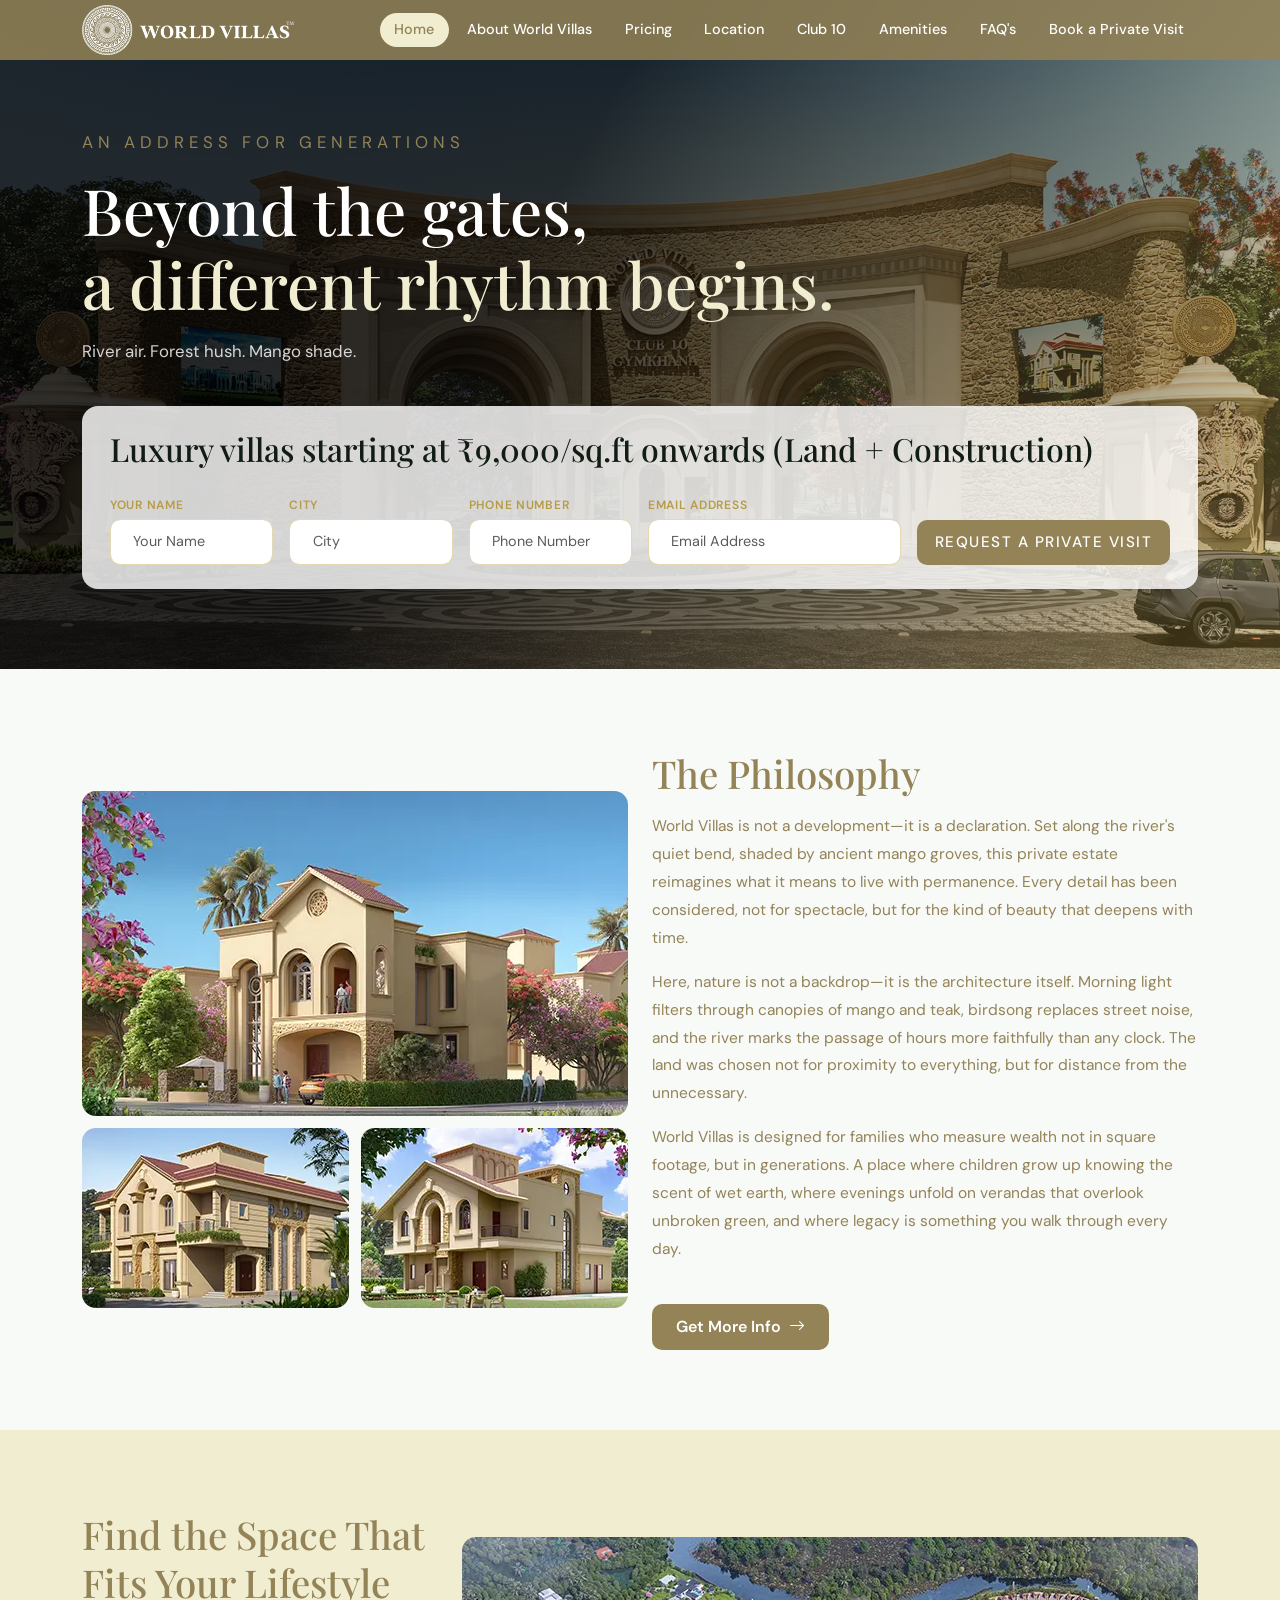
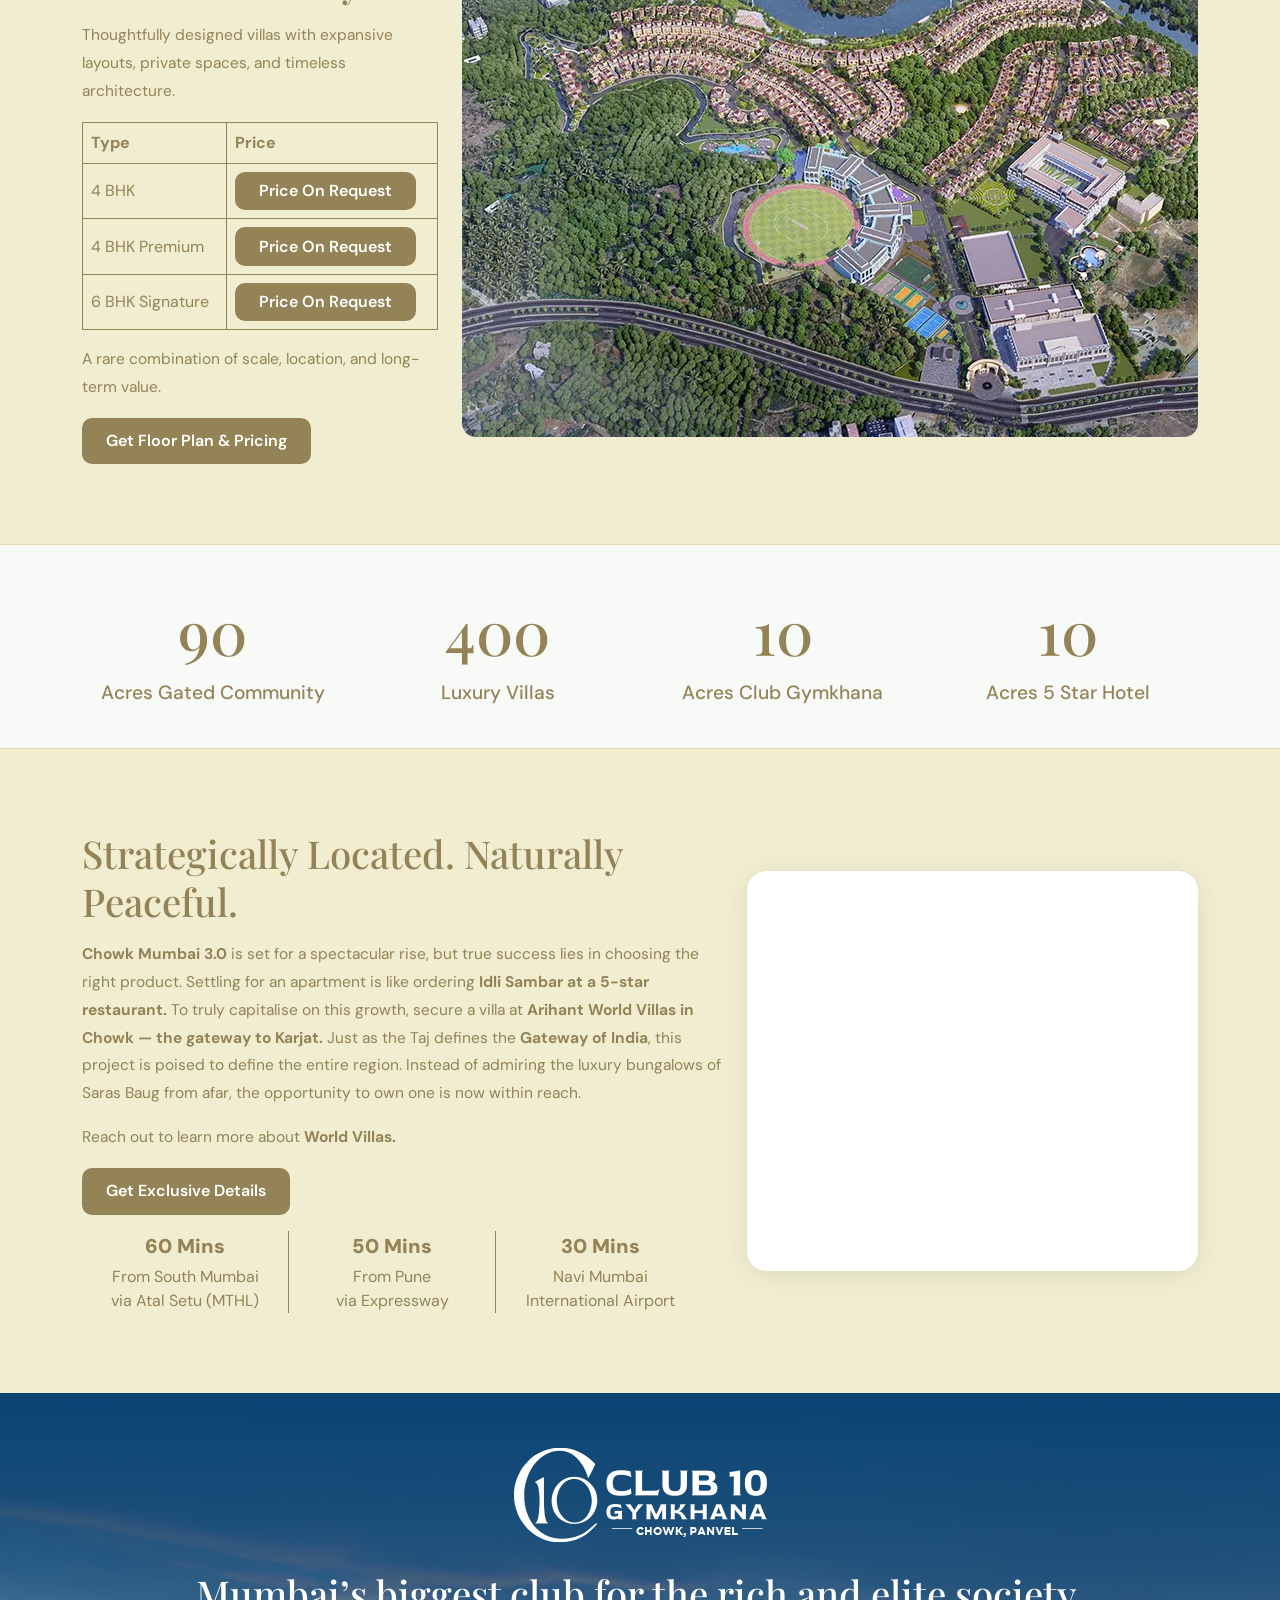
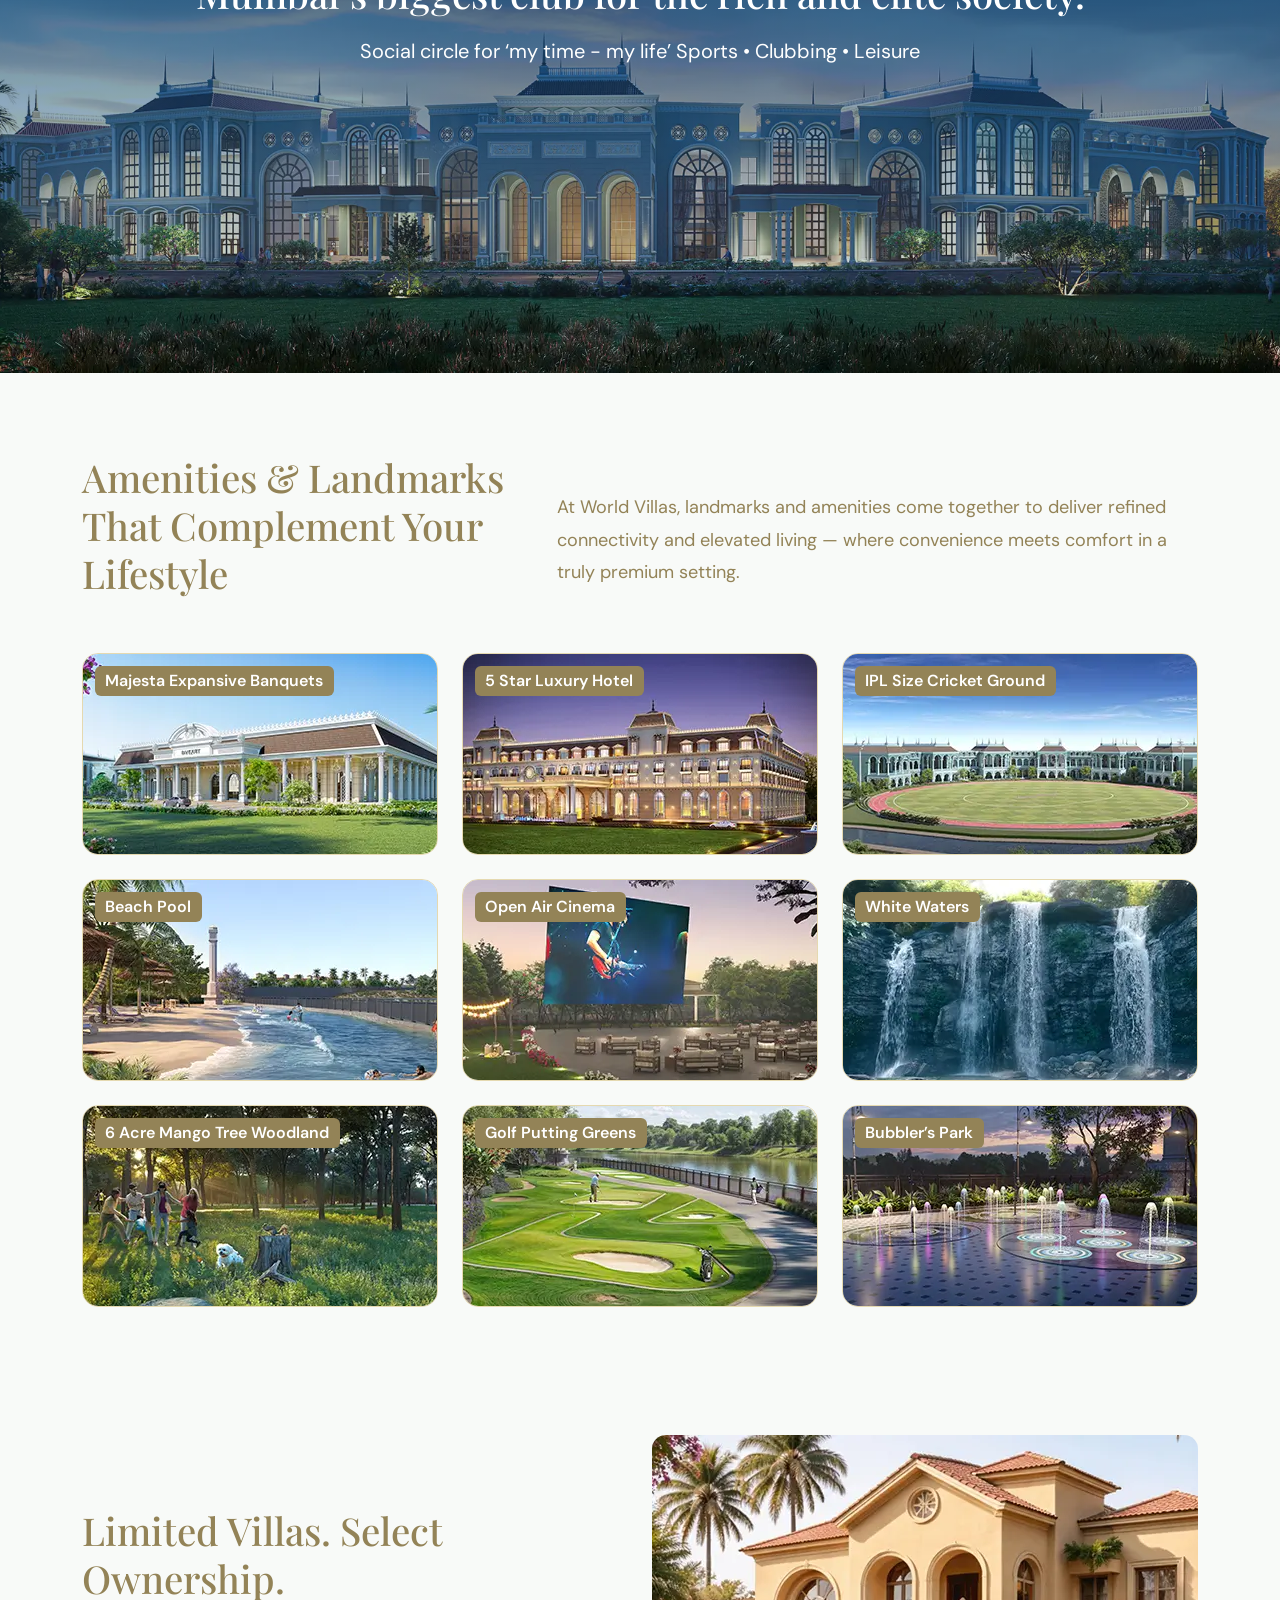
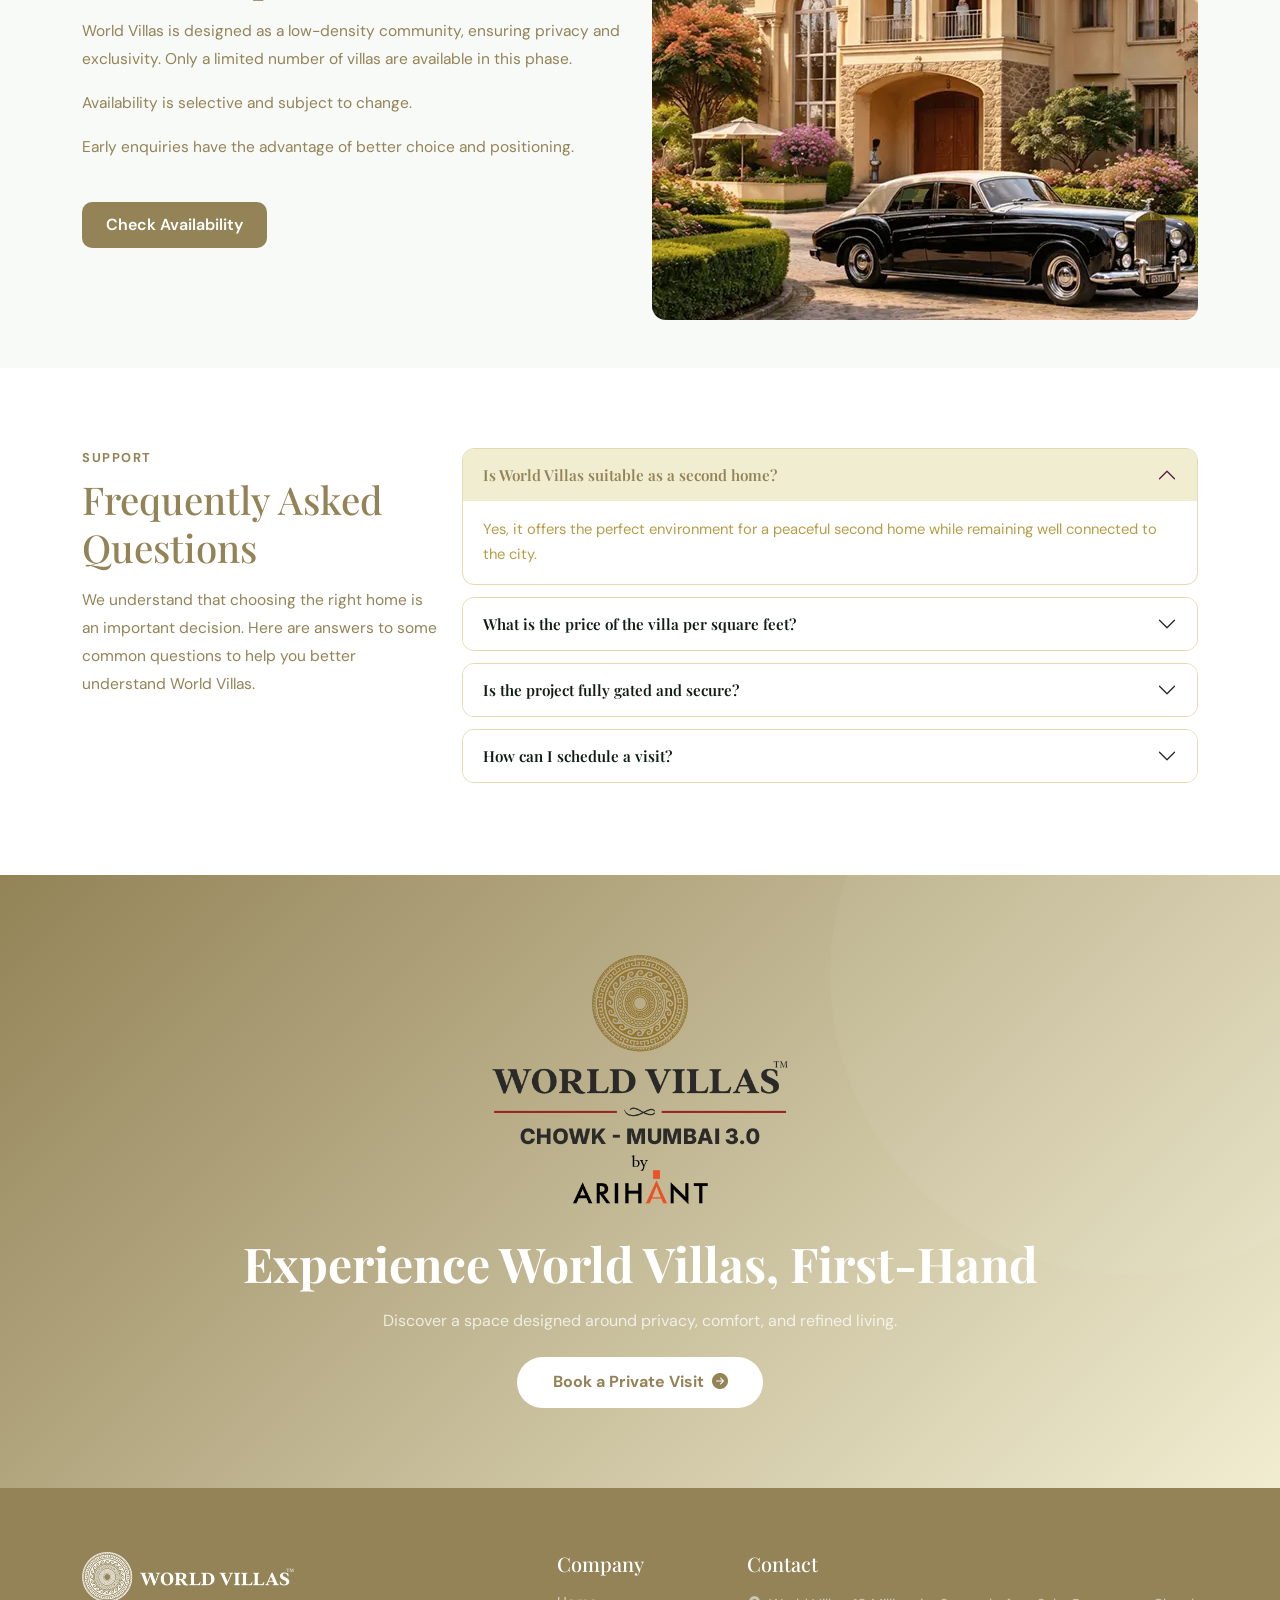
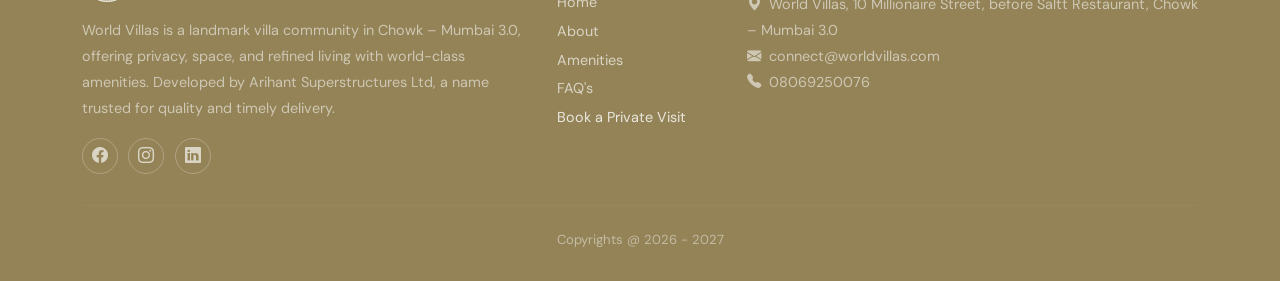
==== commit 07dbf456: "Add files via upload" ====
--- a/index.html
+++ b/index.html
@@ -61,9 +61,11 @@
       <ul class="navbar-nav align-items-lg-center gap-1">
         <li class="nav-item"><a class="nav-link active" href="#home">Home</a></li>
         <li class="nav-item"><a class="nav-link" href="#about">About World Villas</a></li>
+        <li class="nav-item"><a class="nav-link" href="#pricing">Pricing</a></li>
         <li class="nav-item"><a class="nav-link" href="#map">Location</a></li>
+        <li class="nav-item"><a class="nav-link" href="#club-10">Club 10</a></li>
         <li class="nav-item"><a class="nav-link" href="#properties">Amenities</a></li>
-        <li class="nav-item"><a class="nav-link" href="#map">FAQ's</a></li>
+        <li class="nav-item"><a class="nav-link" href="#faq">FAQ's</a></li>
         <li class="nav-item"><a class="nav-link" data-bs-toggle="modal" data-bs-target="#leadModal">Book a Private Visit</a></li>
       </ul>
     </div>
@@ -301,7 +303,7 @@
         <div class="lbl">Acres Gated Community</div>
       </div>
       <div class="col-6 col-md-3 stat-item fade-up" style="animation-delay:.1s">
-        <div class="num" data-target="500">0</div>
+        <div class="num" data-target="400">0</div>
         <div class="lbl">Luxury Villas</div>
       </div>
       <div class="col-6 col-md-3 stat-item fade-up" style="animation-delay:.2s">
@@ -571,7 +573,7 @@
 
       <div class="modal-body">
         <form action="https://api.web3forms.com/submit" method="POST">
-          <input type="hidden" name="access_key" value="f0e04ece-0f67-48de-bf88-4fa90ffdd2a4">
+          <input type="hidden" name="access_key" value="5745cb67-662c-40c2-b160-0d0565ea4385">
           <input type="hidden" name="subject" value="New Private Visit Request — World Villas">
           <input type="hidden" name="from_name" value="World Villas Website">
           <input type="hidden" name="redirect" value="https://www.worldvillas.co.in/thankyou.html">
@@ -696,7 +698,7 @@
     if (!e.isIntersecting || e.target.dataset.counted) return;
     e.target.dataset.counted = '1';
     const target = +e.target.dataset.target;
-    const suffix = target >= 1000 ? '+' : '+';
+    const suffix = target >= 1000 ? '' : '';
     let start = 0;
     const step = target / 60;
     const interval = setInterval(() => {
@@ -735,5 +737,30 @@
   this.value = this.value.replace(/\D/g, "").slice(0, 10);
 });
 </script>
+<script>
+const sections = document.querySelectorAll("section[id]");
+const navLinks = document.querySelectorAll(".nav-link");
+
+window.addEventListener("scroll", () => {
+  let current = "";
+
+  sections.forEach((section) => {
+    const sectionTop = section.offsetTop - 120; // offset for navbar
+    const sectionHeight = section.offsetHeight;
+
+    if (scrollY >= sectionTop && scrollY < sectionTop + sectionHeight) {
+      current = section.getAttribute("id");
+    }
+  });
+
+  navLinks.forEach((link) => {
+    link.classList.remove("active");
+
+    if (link.getAttribute("href") === "#" + current) {
+      link.classList.add("active");
+    }
+  });
+});
+</script>
 </body>
 </html>
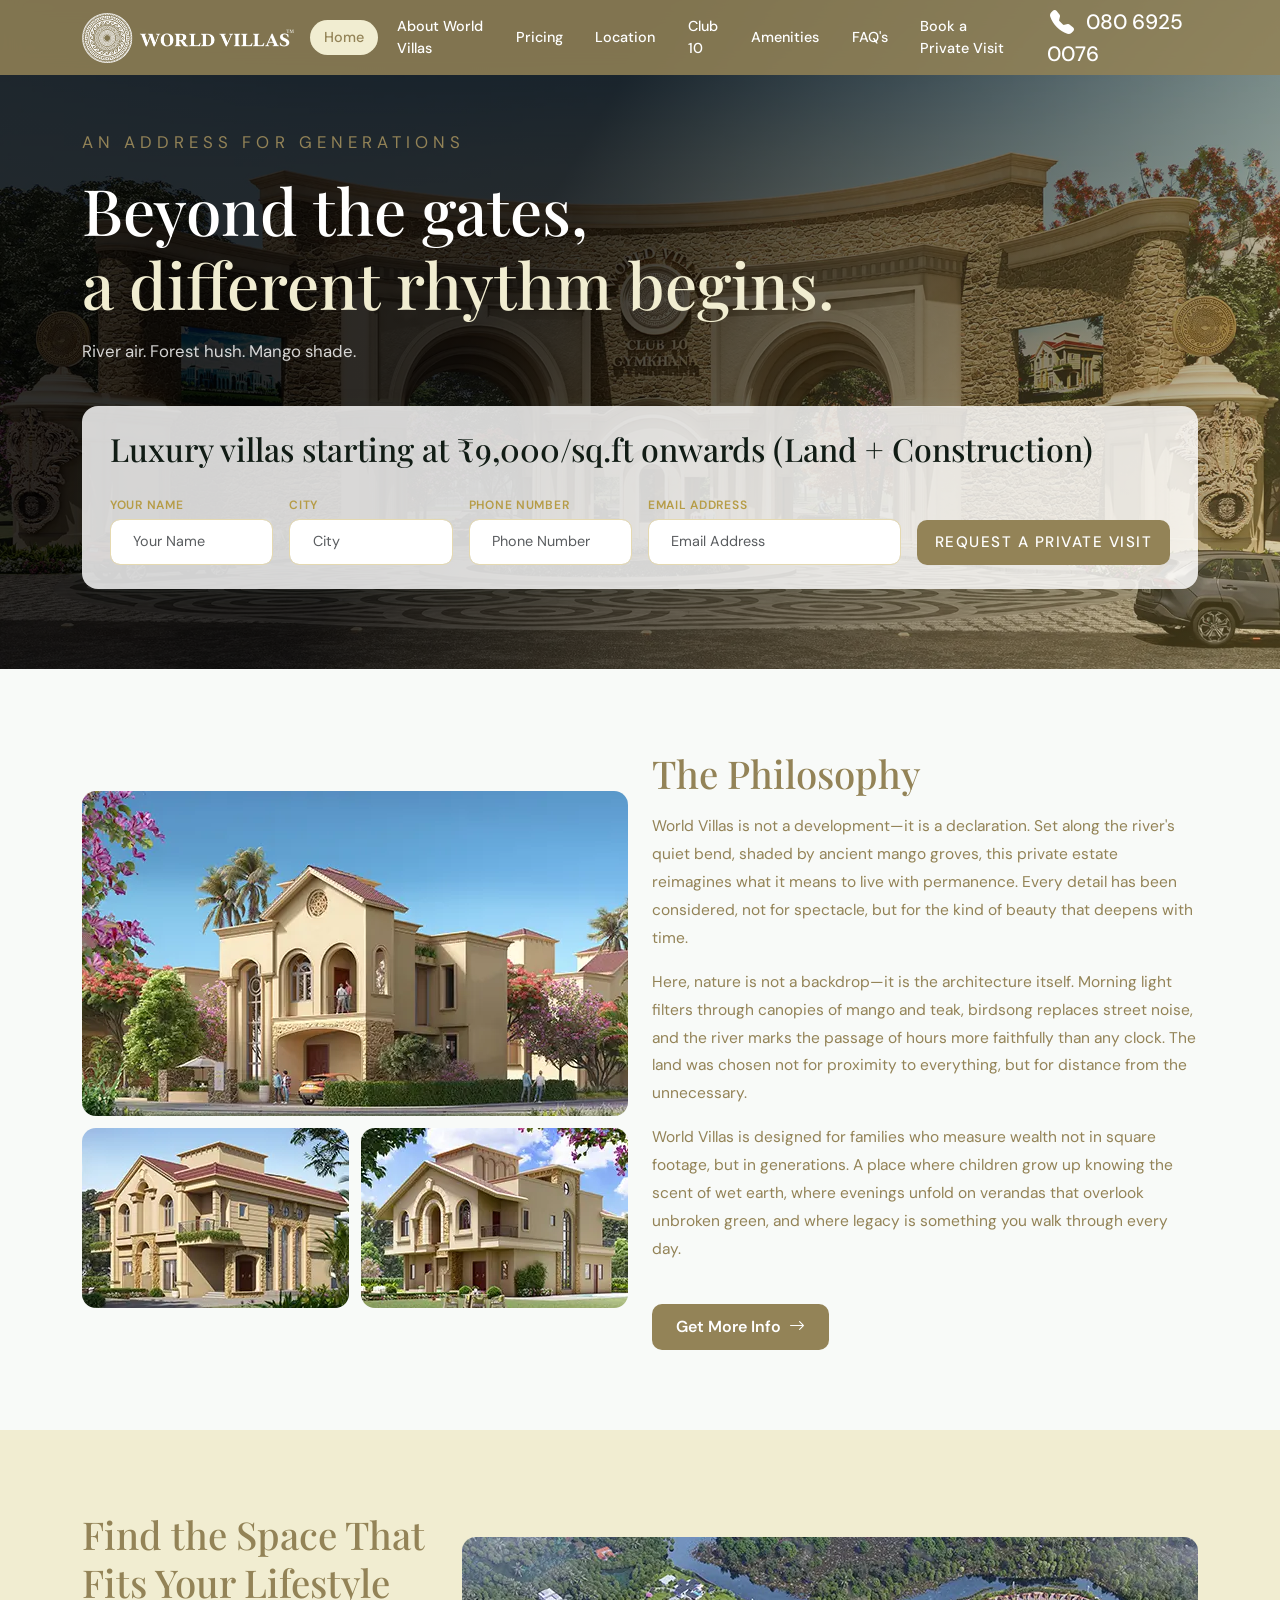
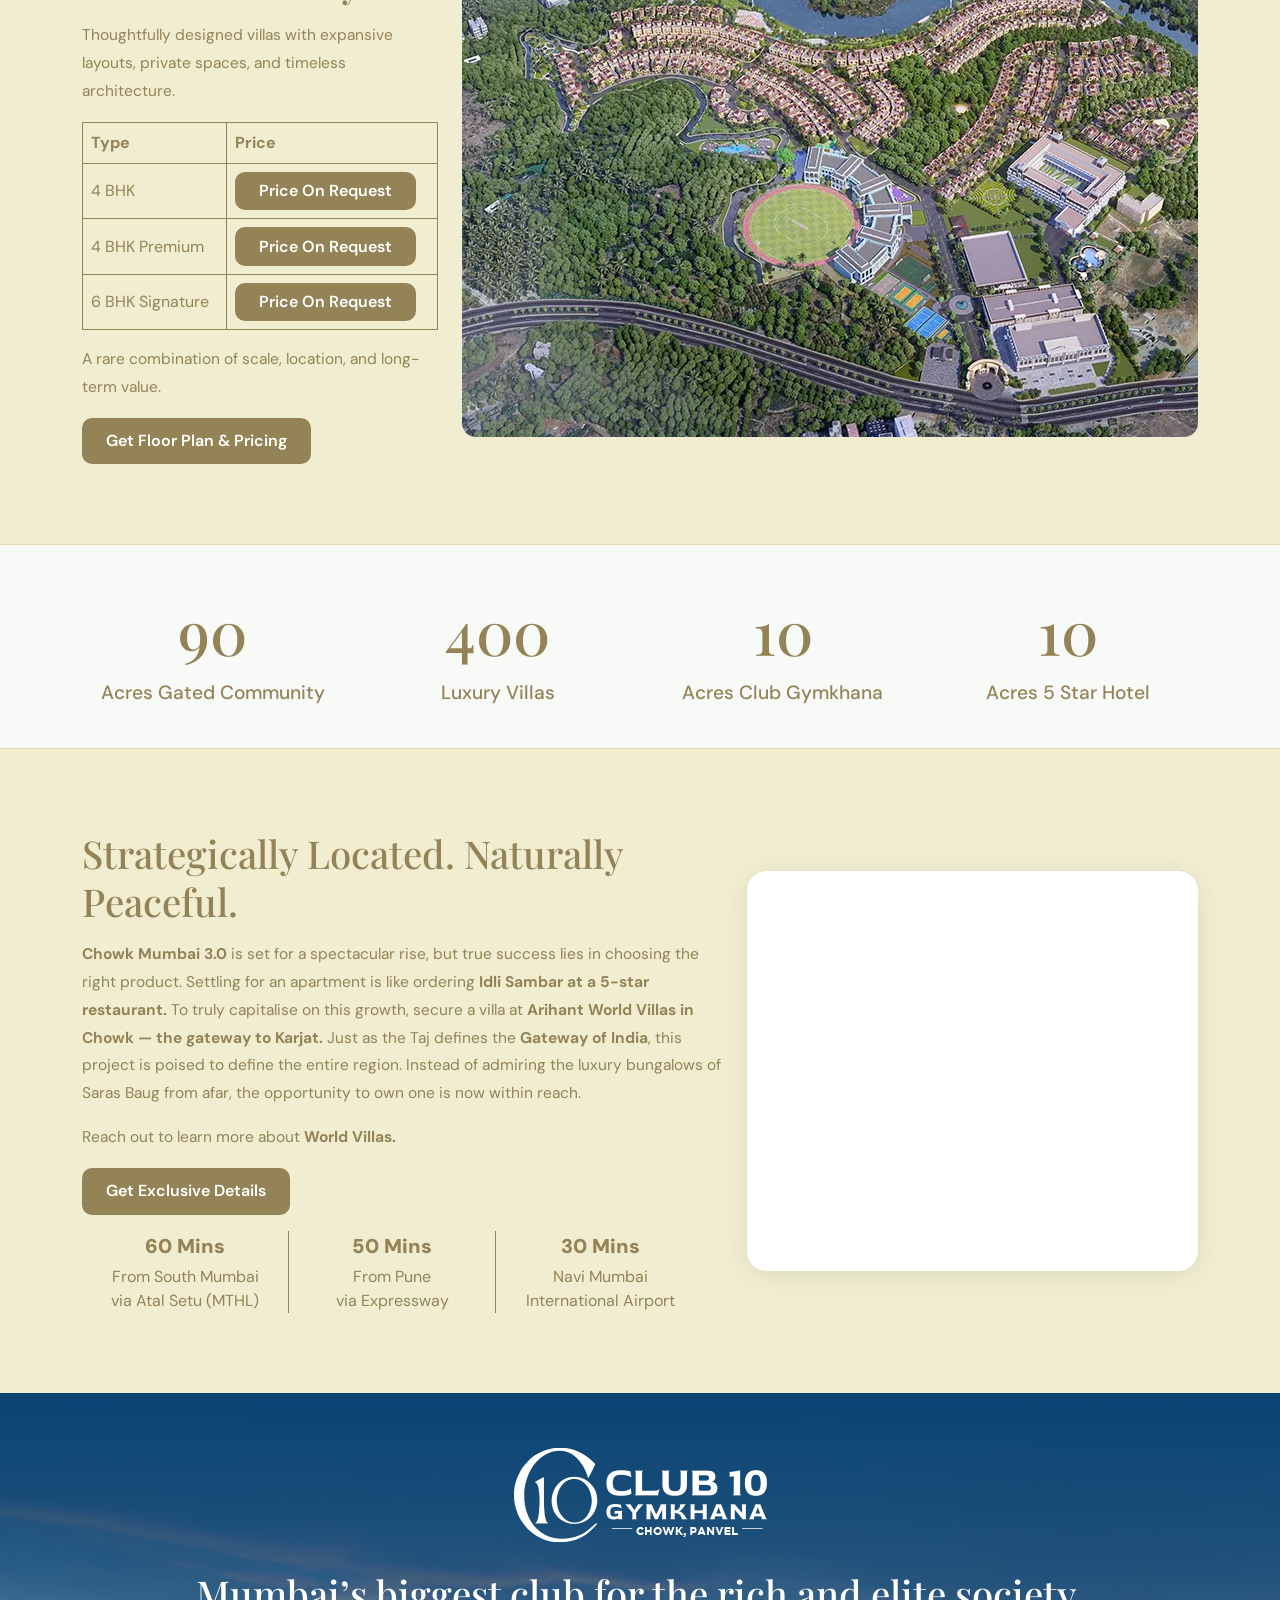
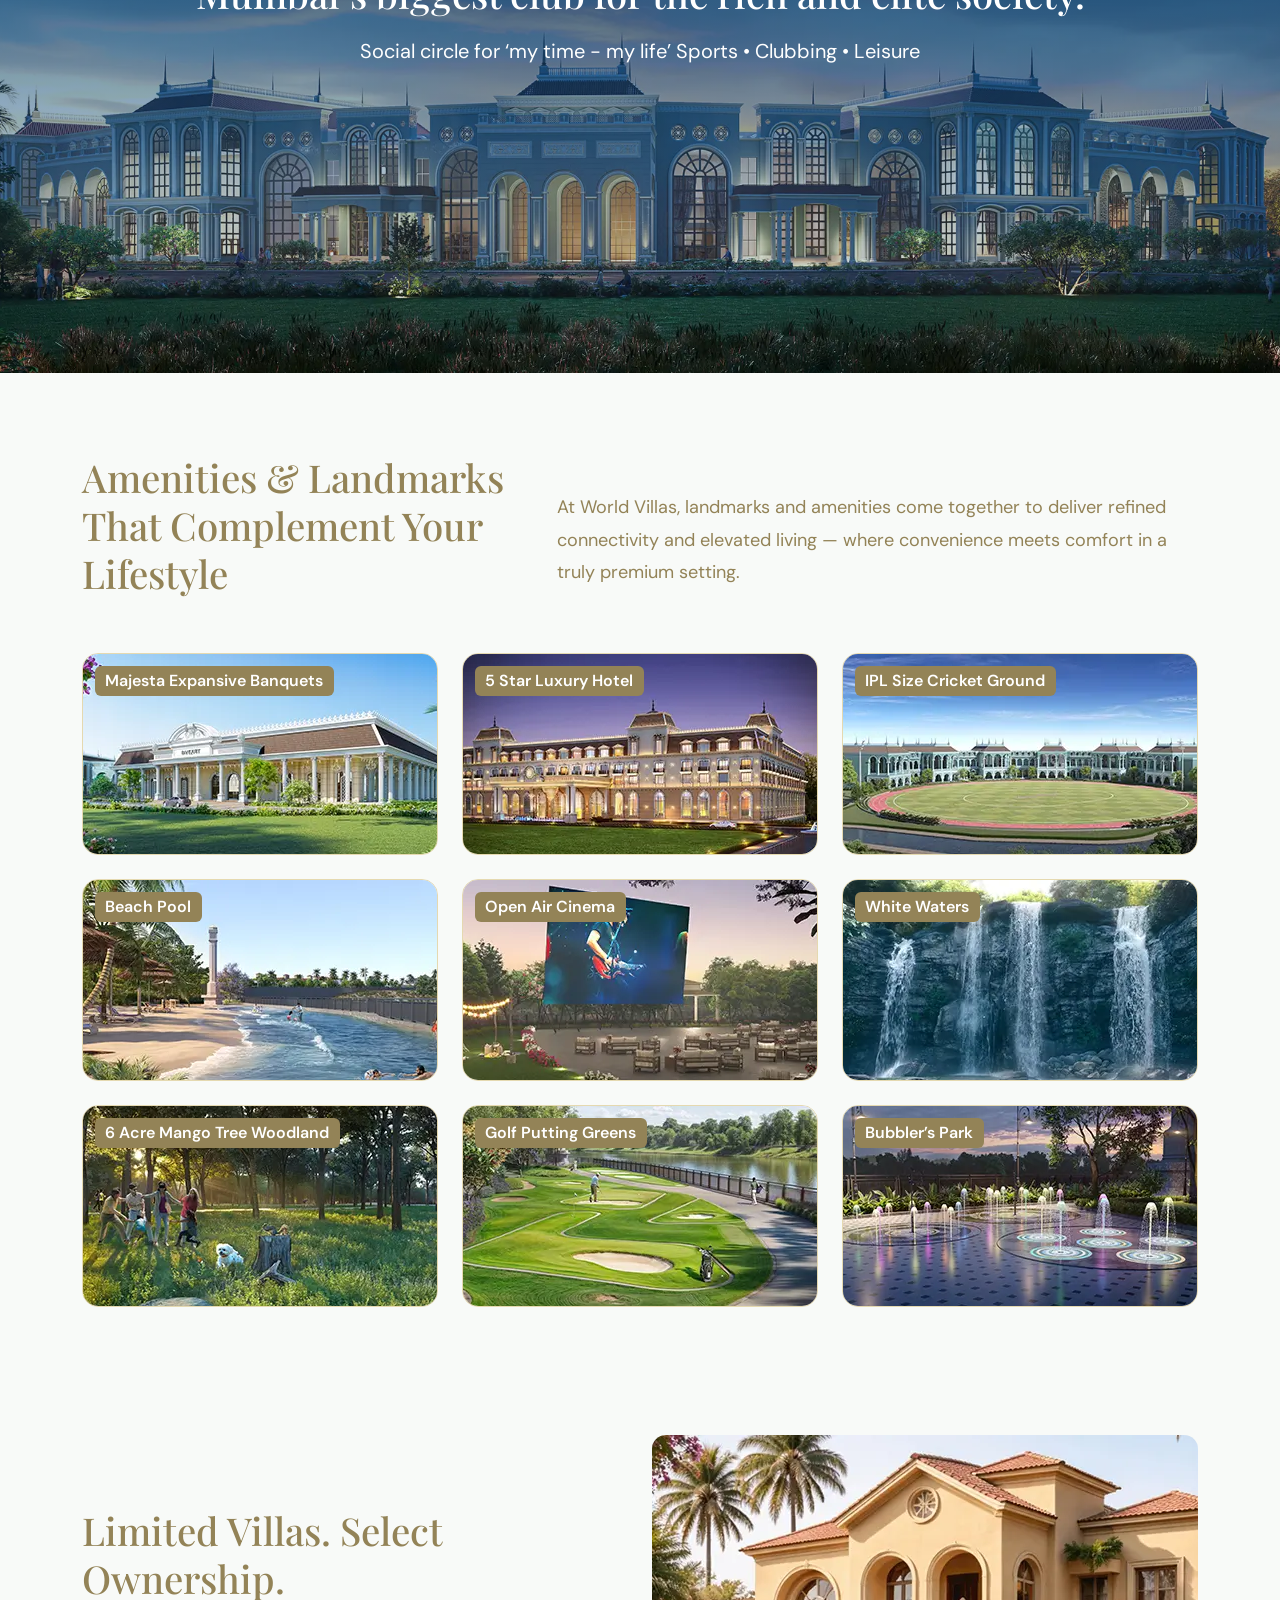
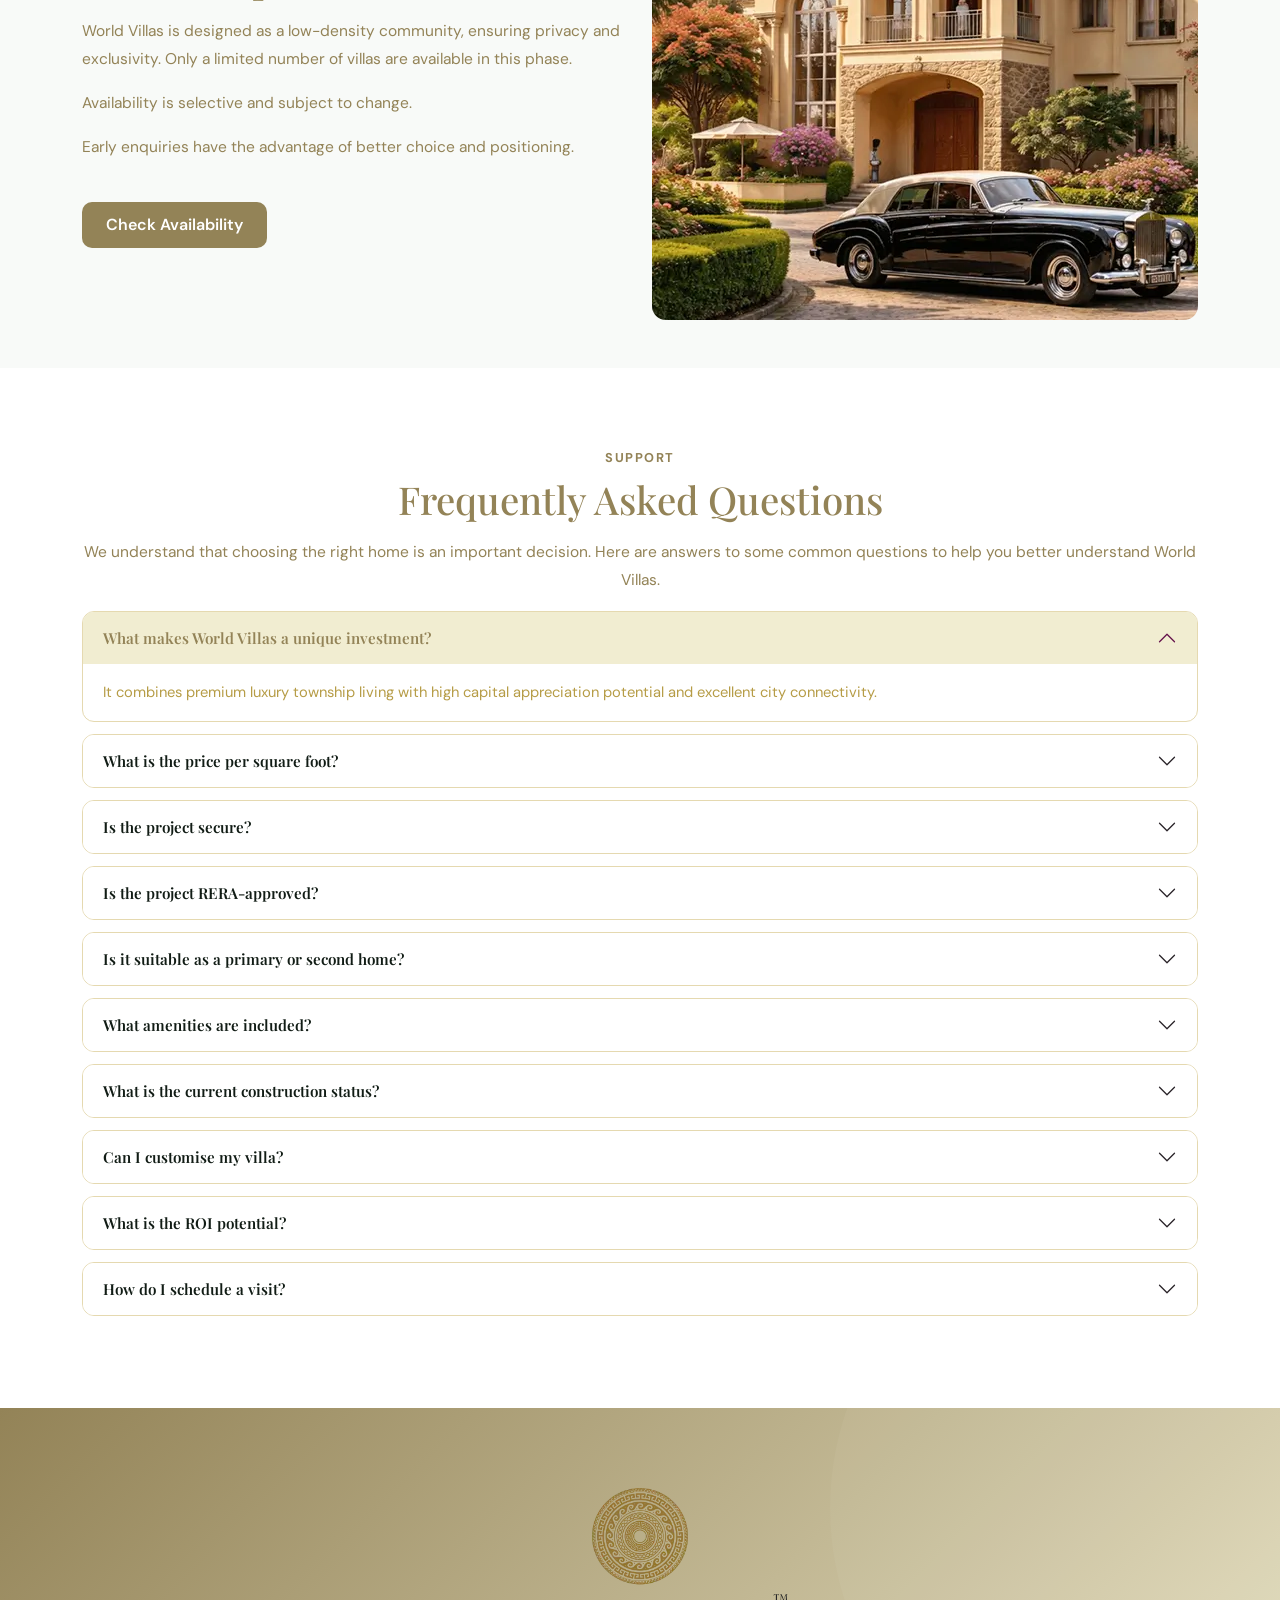
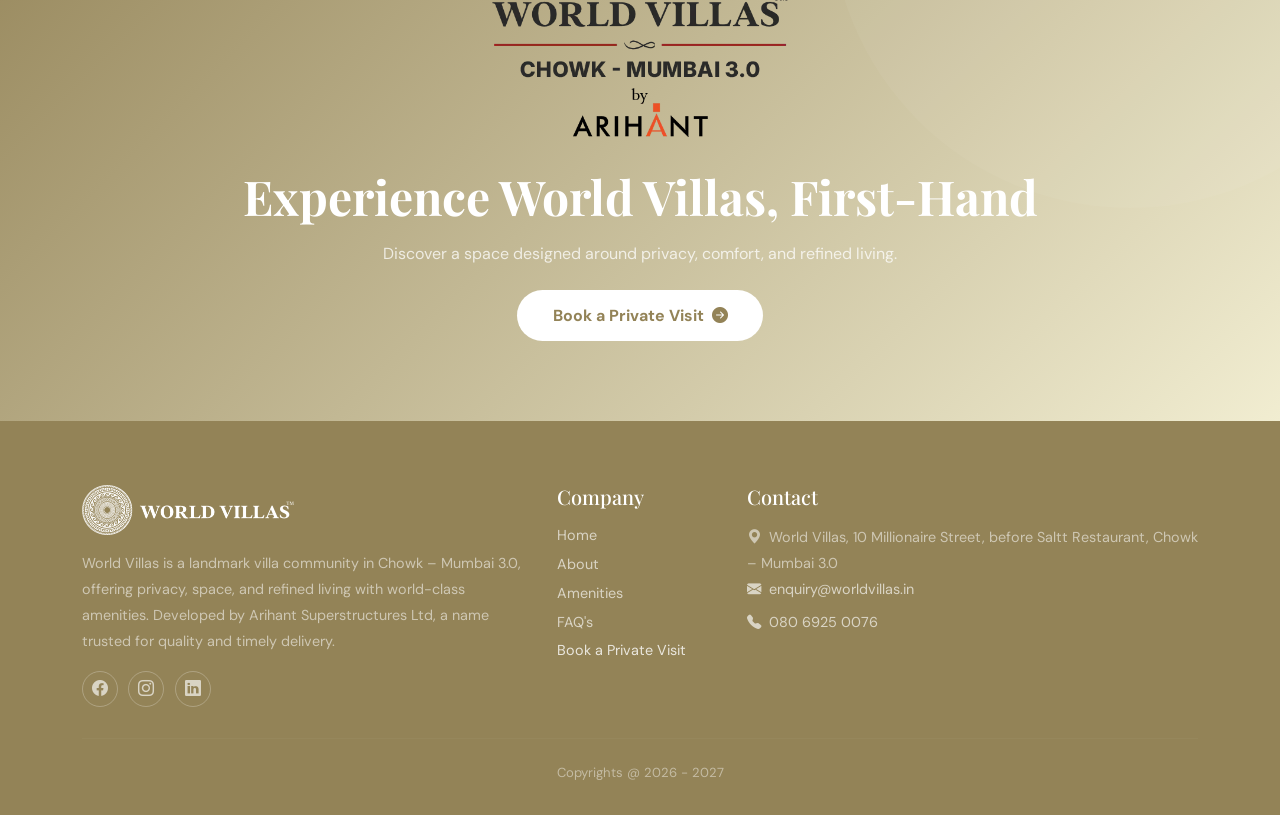
==== commit 09fccecd: "Add files via upload" ====
--- a/index.html
+++ b/index.html
@@ -67,6 +67,7 @@
         <li class="nav-item"><a class="nav-link" href="#properties">Amenities</a></li>
         <li class="nav-item"><a class="nav-link" href="#faq">FAQ's</a></li>
         <li class="nav-item"><a class="nav-link" data-bs-toggle="modal" data-bs-target="#leadModal">Book a Private Visit</a></li>
+        <li class="nav-item header-call"><a class="nav-link" href="tel:08069250076"><i class="bi bi-telephone-fill me-1 phone-shake" style="color:var(--green-accent);"></i> 080 6925 0076</a></li>
       </ul>
     </div>
     <!-- <a class="nav-link btn-nav ms-auto" href="#">Login</a> -->
@@ -408,60 +409,135 @@
 <section class="faq-section" id="faq">
   <div class="container">
     <div class="row align-items-start">
-      <div class="col-lg-4 fade-up">
+      <div class="col-lg-12 fade-up">
         <p class="section-label">Support</p>
         <h2 class="section-title">Frequently Asked Questions</h2>
         <p class="section-body mt-3">
           We understand that choosing the right home is an important decision. Here are answers to some common questions to help you better understand World Villas.
         </p>
       </div>
-      <div class="col-lg-8 fade-up" style="animation-delay:.15s">
+      <div class="col-lg-12 fade-up" style="animation-delay:.15s">
         <div class="accordion" id="faqAccordion">
           <div class="accordion-item">
             <h2 class="accordion-header">
               <button class="accordion-button" type="button" data-bs-toggle="collapse" data-bs-target="#faq1">
-                Is World Villas suitable as a second home?
+                What makes World Villas a unique investment?
               </button>
             </h2>
             <div id="faq1" class="accordion-collapse collapse show" data-bs-parent="#faqAccordion">
               <div class="accordion-body">
-                Yes, it offers the perfect environment for a peaceful second home while remaining well connected to the city.
+                It combines premium luxury township living with high capital appreciation potential and excellent city connectivity.
               </div>
             </div>
           </div>
           <div class="accordion-item">
             <h2 class="accordion-header">
               <button class="accordion-button collapsed" type="button" data-bs-toggle="collapse" data-bs-target="#faq2">
-                What is the price of the villa per square feet?
+                What is the price per square foot?
               </button>
             </h2>
             <div id="faq2" class="accordion-collapse collapse" data-bs-parent="#faqAccordion">
               <div class="accordion-body">
-                The villa is priced at ₹ 9,000 per sq. ft., offering excellent value for money compared to higher-priced competitors, especially with the added advantage of a premium luxury township experience.
+                The villas are priced at ₹ 9,000 per sq. ft., offering superior value compared to higher-priced luxury competitors.
               </div>
             </div>
           </div>
           <div class="accordion-item">
             <h2 class="accordion-header">
               <button class="accordion-button collapsed" type="button" data-bs-toggle="collapse" data-bs-target="#faq3">
-                Is the project fully gated and secure?
+                Is the project secure?
               </button>
             </h2>
             <div id="faq3" class="accordion-collapse collapse" data-bs-parent="#faqAccordion">
               <div class="accordion-body">
-                Yes, it is a gated community with 24/7 security and controlled access.
+                Yes, it is a fully gated community with 24/7 multi-tier security and controlled access for total privacy.
               </div>
             </div>
           </div>
           <div class="accordion-item">
             <h2 class="accordion-header">
               <button class="accordion-button collapsed" type="button" data-bs-toggle="collapse" data-bs-target="#faq4">
-                How can I schedule a visit?
+                Is the project RERA-approved?
               </button>
             </h2>
             <div id="faq4" class="accordion-collapse collapse" data-bs-parent="#faqAccordion">
               <div class="accordion-body">
-                 Private site visits can be arranged by submitting your details below.
+                 Yes, World Villas is fully RERA compliant with all legal clearances and verified land titles in place. We can share the RERA registration number and legal documents during your site visit.
+              </div>
+            </div>
+          </div>
+
+
+          <div class="accordion-item">
+            <h2 class="accordion-header">
+              <button class="accordion-button collapsed" type="button" data-bs-toggle="collapse" data-bs-target="#faq5">
+                Is it suitable as a primary or second home?
+              </button>
+            </h2>
+            <div id="faq5" class="accordion-collapse collapse" data-bs-parent="#faqAccordion">
+              <div class="accordion-body">
+                 Both; it offers a peaceful environment for a second home while remaining well-connected for daily city living.
+              </div>
+            </div>
+          </div>
+          <div class="accordion-item">
+            <h2 class="accordion-header">
+              <button class="accordion-button collapsed" type="button" data-bs-toggle="collapse" data-bs-target="#faq6">
+                What amenities are included?
+              </button>
+            </h2>
+            <div id="faq6" class="accordion-collapse collapse" data-bs-parent="#faqAccordion">
+              <div class="accordion-body">
+                 Residents have access to a luxury clubhouse, fitness centres, landscaped gardens, and dedicated recreation zones.
+              </div>
+            </div>
+          </div>
+          <div class="accordion-item">
+            <h2 class="accordion-header">
+              <button class="accordion-button collapsed" type="button" data-bs-toggle="collapse" data-bs-target="#faq7">
+                What is the current construction status?
+              </button>
+            </h2>
+            <div id="faq7" class="accordion-collapse collapse" data-bs-parent="#faqAccordion">
+              <div class="accordion-body">
+                 Construction is progressing rapidly on schedule; contact us for a detailed milestone report or site visit.
+              </div>
+            </div>
+          </div>
+          <div class="accordion-item">
+            <h2 class="accordion-header">
+              <button class="accordion-button collapsed" type="button" data-bs-toggle="collapse" data-bs-target="#faq8">
+                Can I customise my villa?
+              </button>
+            </h2>
+            <div id="faq8" class="accordion-collapse collapse" data-bs-parent="#faqAccordion">
+              <div class="accordion-body">
+                 Yes, we offer internal customisation options to ensure your home fits your personal style and requirements.
+              </div>
+            </div>
+          </div>
+          <div class="accordion-item">
+            <h2 class="accordion-header">
+              <button class="accordion-button collapsed" type="button" data-bs-toggle="collapse" data-bs-target="#faq9">
+                What is the ROI potential?
+              </button>
+            </h2>
+            <div id="faq9" class="accordion-collapse collapse" data-bs-parent="#faqAccordion">
+              <div class="accordion-body">
+                 With growing infrastructure in Mumbai 3.0 and a competitive entry price, the project is positioned for strong long-term appreciation.
+              </div>
+            </div>
+          </div>
+          <div class="accordion-item">
+            <h2 class="accordion-header">
+              <button class="accordion-button collapsed" type="button" data-bs-toggle="collapse" data-bs-target="#faq10">
+                How do I schedule a visit?
+              </button>
+            </h2>
+            <div id="faq10" class="accordion-collapse collapse" data-bs-parent="#faqAccordion">
+              <div class="accordion-body">
+                 Simply submit your details, and our team will coordinate a private site tour at your convenience.
+                 <a class="btn-faq" data-bs-toggle="modal" data-bs-target="#leadModal">Book a Private Visit</a>
               </div>
             </div>
           </div>
@@ -541,8 +617,8 @@
         <h5>Contact</h5>
         <p style="color:rgba(255,255,255,.55);font-size:.9rem;line-height:1.8;">
           <i class="bi bi-geo-alt-fill me-2" style="color:var(--green-accent);"></i>World Villas, 10 Millionaire Street, before Saltt Restaurant, Chowk – Mumbai 3.0<br>
-          <i class="bi bi-envelope-fill me-2" style="color:var(--green-accent);"></i>connect@worldvillas.com<br>
-          <i class="bi bi-telephone-fill me-2" style="color:var(--green-accent);"></i>08069250076
+          <a href="mailto:enquiry@worldvillas.in"><i class="bi bi-envelope-fill me-2" style="color:var(--green-accent);"></i>enquiry@worldvillas.in</a>
+          <a href="tel:08069250076"><i class="bi bi-telephone-fill me-2" style="color:var(--green-accent);"></i>080 6925 0076</a>
         </p>
       </div>
     </div>
@@ -725,16 +801,43 @@
 </script>
 <script>
 window.addEventListener("load", function () {
-  setTimeout(function () {
-    var leadModal = new bootstrap.Modal(
-      document.getElementById("leadModal")
-    );
-    leadModal.show();
-  }, 3000);
-});
-
-document.getElementById("modalPhone").addEventListener("input", function () {
-  this.value = this.value.replace(/\D/g, "").slice(0, 10);
+  const modalEl = document.getElementById("leadModal");
+  const leadModal = new bootstrap.Modal(modalEl);
+
+  // Check if user already submitted form
+  let isSubmitted = localStorage.getItem("leadSubmitted");
+
+  // First open after 3 sec (only if not submitted)
+  if (!isSubmitted) {
+    setTimeout(() => {
+      leadModal.show();
+    }, 3000);
+  }
+
+  // Repeat every 10 sec (only if not submitted)
+  setInterval(() => {
+    if (!modalEl.classList.contains("show") && !localStorage.getItem("leadSubmitted")) {
+      leadModal.show();
+    }
+  }, 10000);
+
+  // When modal closes → mark last close time
+  modalEl.addEventListener("hidden.bs.modal", function () {
+    localStorage.setItem("lastClosed", Date.now());
+  });
+
+  // Phone validation
+  document.getElementById("modalPhone").addEventListener("input", function () {
+    this.value = this.value.replace(/\D/g, "").slice(0, 10);
+  });
+
+  // Form submit hook (IMPORTANT)
+  const form = modalEl.querySelector("form");
+  if (form) {
+    form.addEventListener("submit", function () {
+      localStorage.setItem("leadSubmitted", "true");
+    });
+  }
 });
 </script>
 <script>
--- a/css/style.css
+++ b/css/style.css
@@ -28,6 +28,31 @@
 a {
    cursor: pointer;
 }
+.phone-shake {
+  display: inline-block; /* IMPORTANT */
+  animation: phoneShake 0.8s infinite;
+}
+.header-call .phone-shake {
+    aspect-ratio: 1;
+    display: inline-block;
+    height: 30px;
+    width: 30px;
+    color: var(--gold-light);
+    border-radius: 50%;
+    align-content: center;
+    text-align: center;
+    font-size: 24px;
+    line-height: 1;
+    vertical-align: bottom;
+}
+
+@keyframes phoneShake {
+  0% { transform: rotate(0deg); }
+  25% { transform: rotate(-15deg); }
+  50% { transform: rotate(15deg); }
+  75% { transform: rotate(-10deg); }
+  100% { transform: rotate(0deg); }
+}
 /* ─── NAVBAR ─────────────────────────────────────────── */
 .navbar {
     backdrop-filter: blur(12px);
@@ -52,13 +77,16 @@
    height: 50px;
    filter: brightness(0) invert(1);
 }
- .nav-link{
+ .nav-link {
     color:var(--white)!important;
     font-weight:500;
     font-size:.9rem;
     padding:.4rem .9rem!important;
     border-radius:50px;
     transition:background .2s,color .2s;
+}
+.header-call .nav-link {
+   font-size:1.3rem;
 }
  .nav-link:hover,.nav-link.active{
     background: var(--gold-light);
@@ -408,8 +436,13 @@
     font-weight:600;
 }
 /* ─── FAQ ────────────────────────────────────────── */
- .faq-section{
+.faq-section{
     background:#fff;
+}
+.faq-section .section-label,
+.faq-section .section-title,
+.faq-section .section-body {
+   text-align: center;
 }
  .accordion-item{
     border:1.5px solid var(--border)!important;
@@ -435,6 +468,20 @@
     font-size:.92rem;
     color:var(--text-muted);
     line-height:1.75;
+}
+.faq-section .btn-faq {
+    background: var(--gold-dark);
+    color: #fff;
+    border: none;
+    border-radius: 32px;
+    padding: 5px 26px;
+    text-decoration: none;
+    margin-left: 16px;
+    font-weight: 600;
+    display: inline-flex;
+    align-items: center;
+    gap: .5rem;
+    transition: background .2s, transform .15s;
 }
 /* ─── TESTIMONIALS ───────────────────────────────── */
  .testimonial-card{
@@ -663,42 +710,62 @@
    img {
       max-width: 100%;
    }
-     .hero{
+   section {
+      padding: 3rem 0;
+   }
+   .hero{
         min-height:70vh;
-    }
-     .search-card .row>*+*{
+   }
+   .search-card .row>*+*{
         margin-top:.75rem;
-    }
-     .search-divider{
+   }
+   .hero .intro-text {
+      text-align: center;
+      font-size: .9rem;
+      letter-spacing: 0.2em;
+   }
+   .hero h1 {
+      font-size: clamp(1.8rem, 5vw, 3rem);
+      text-align: center;
+   }
+   .hero p {
+      text-align: center;
+   }
+   .search-card h2 {
+       text-align: center;
+       font-size: 19px;
+       line-height: 1.5;
+   }
+   .search-divider{
         display:none;
-    }
-     .feat-img-grid img:first-child{
+   }
+   .feat-img-grid img:first-child{
         height:180px;
-    }
-    .feat-img-grid {
+   }
+   .feat-img-grid {
       margin-bottom: 30px;
-    }
-    .pricing .img-card {
+   }
+   .pricing .img-card {
       margin-top: 30px;
-    }
-    .map-section ul.map-stats {
+   }
+   .map-section ul.map-stats {
       margin-bottom: 30px;
-    }
-    .map-section ul.map-stats li {
+   }
+   .map-section ul.map-stats li {
       min-height: 110px;
       float: none;
       vertical-align: top;
-    }
-    .limited .img-card {
+   }
+   .limited .img-card {
       margin-top: 30px;
-    }
-    #club-10 img {
-       width: 150px;
+   }
+   #club-10 img {
+      width: 150px;
    }
    #club-10 h2.section-title {
-    font-size: 30px;
+      font-size: 30px;
    }
    #club-10 p.section-body {
-    font-size: 22px;
-   }
-}
+      font-size: 22px;
+   }
+}
